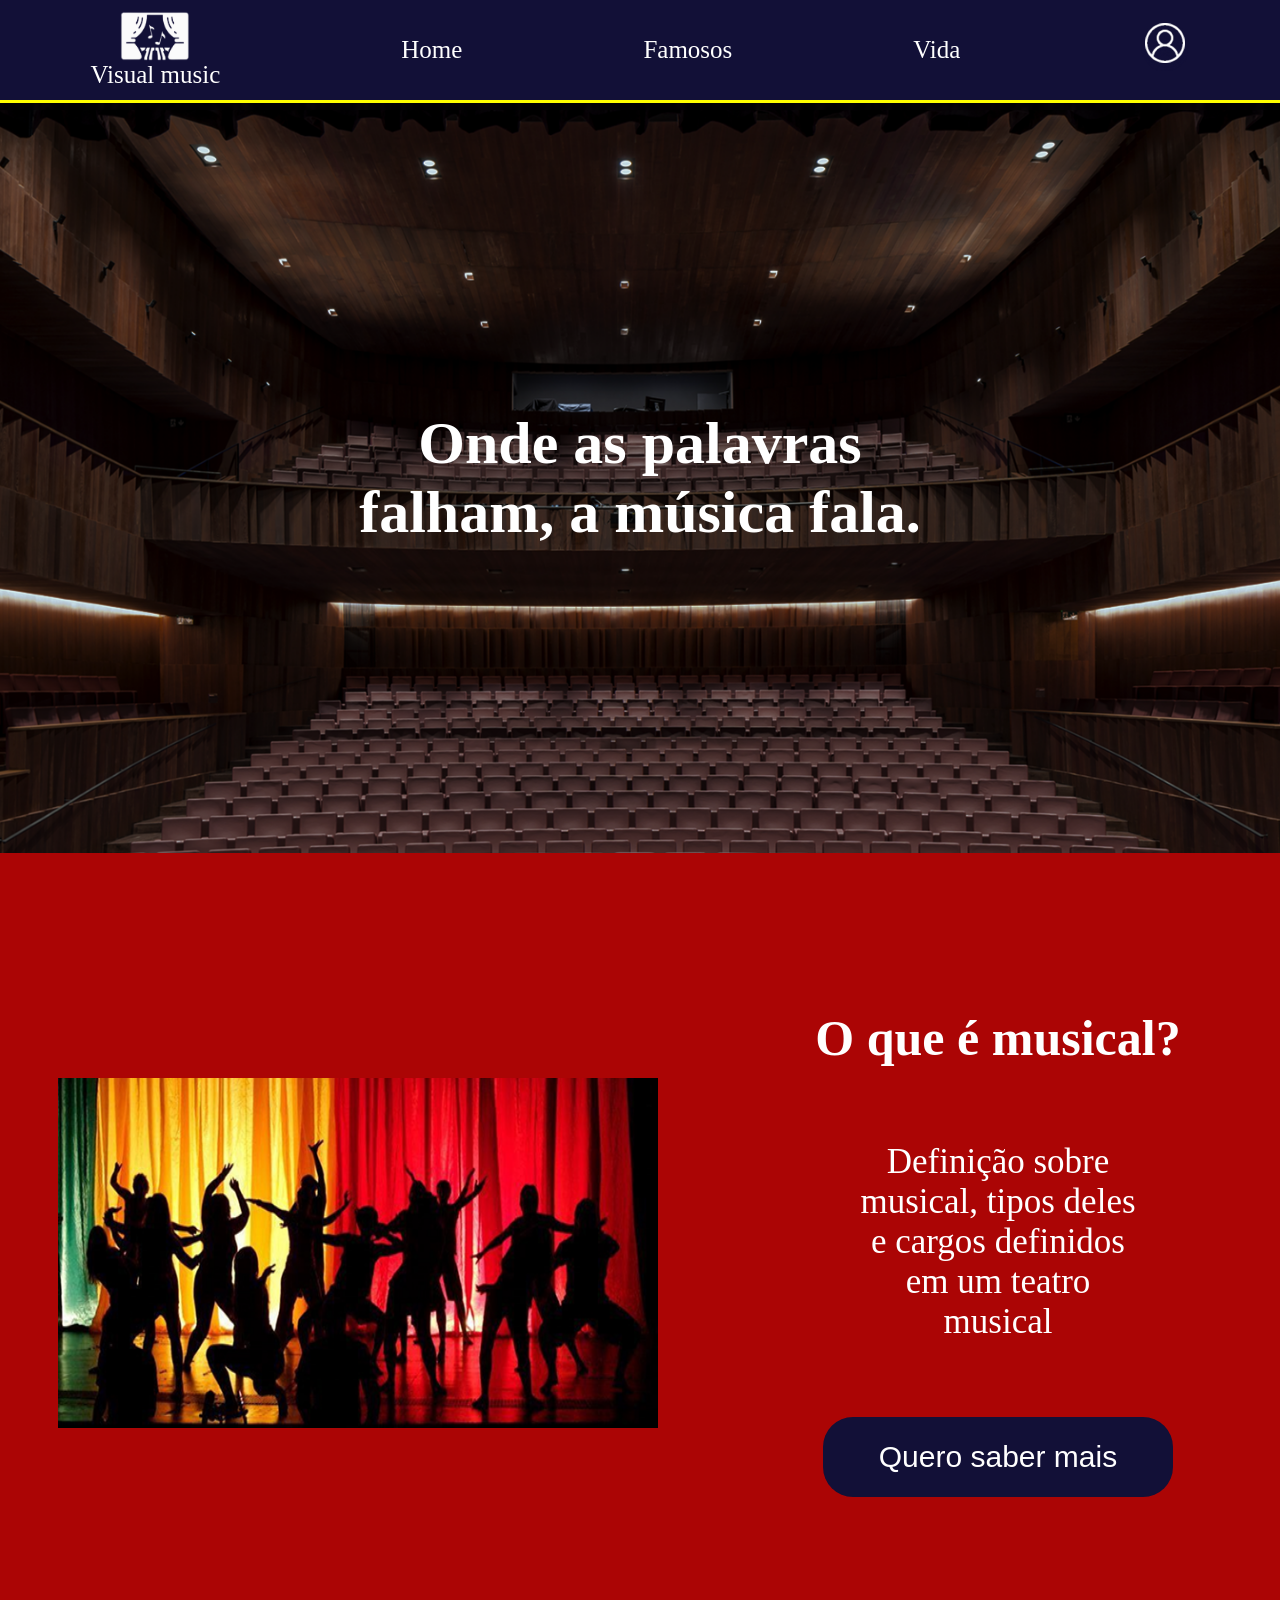
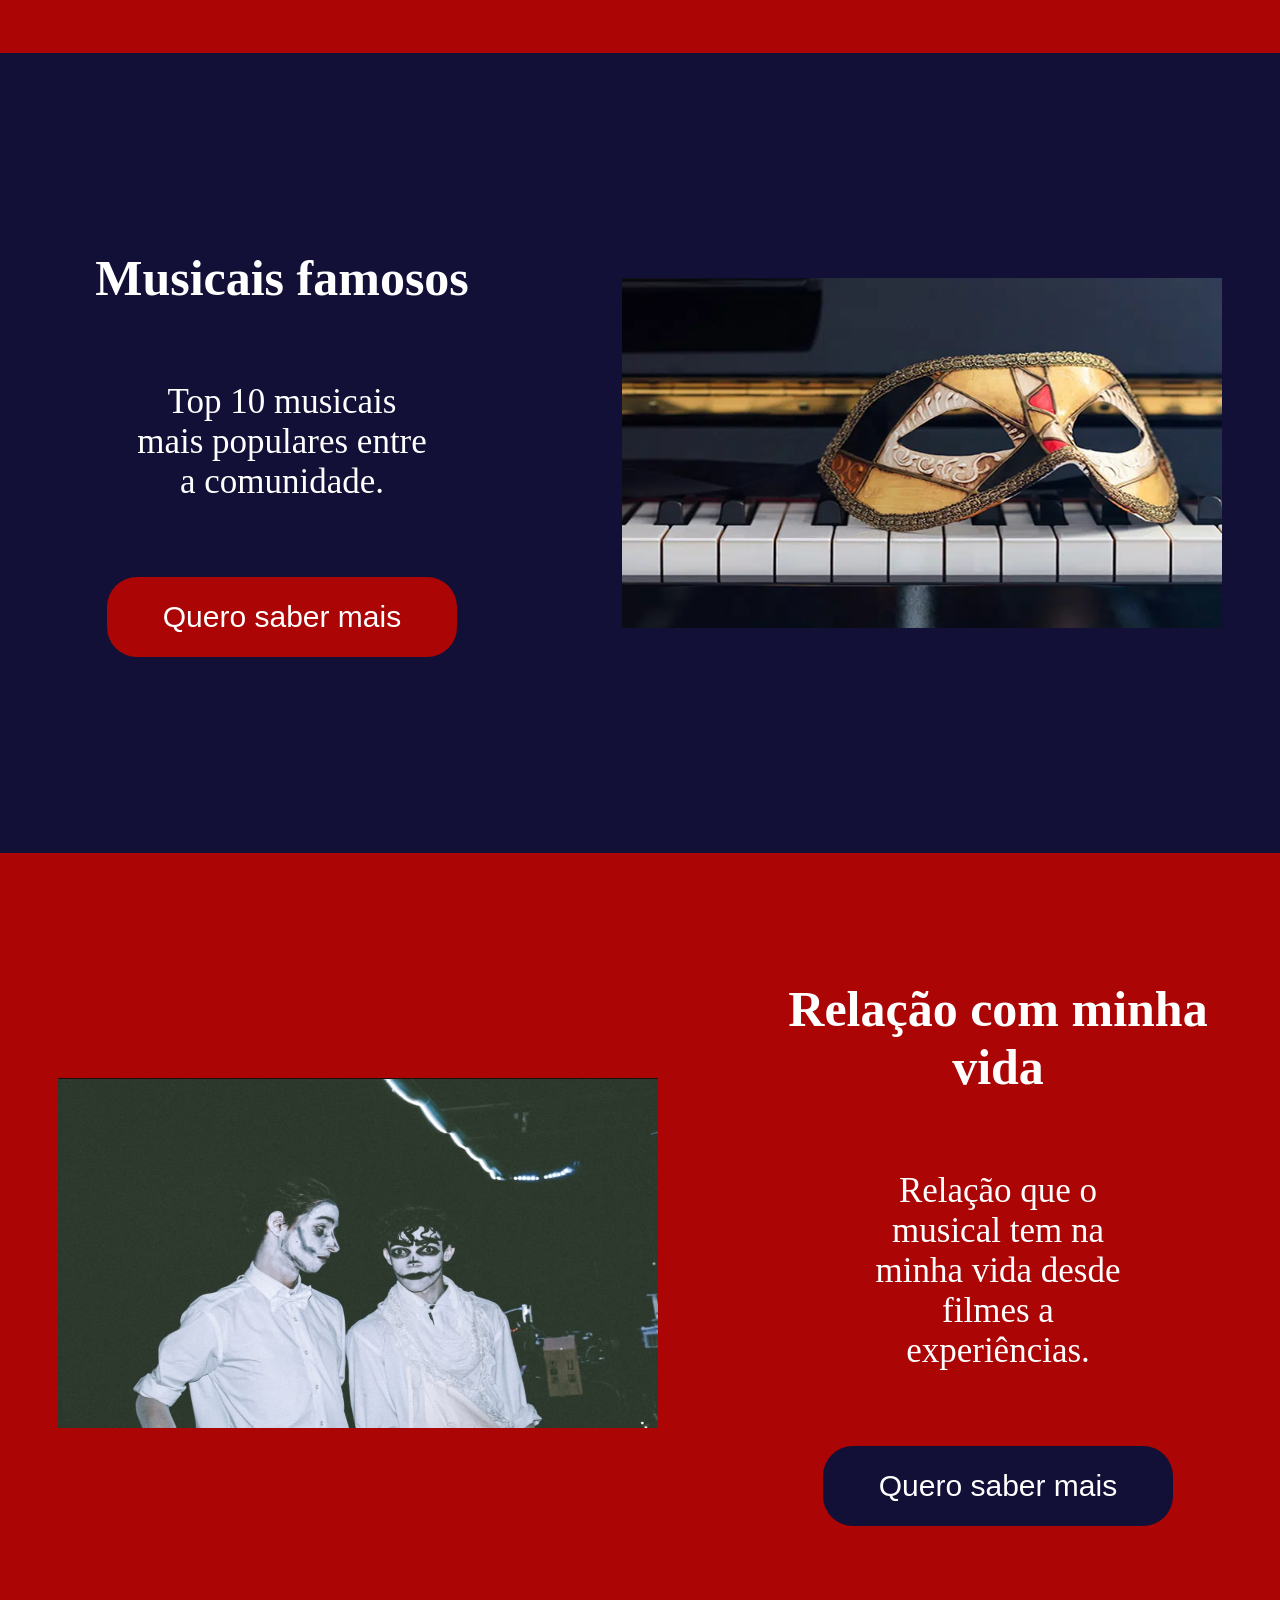
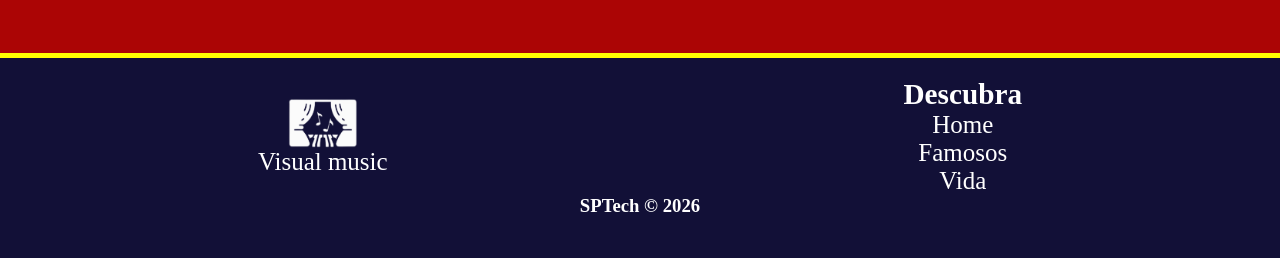
==== public/public/index.html @ 23f02494 "implementando web-data-viz" ====
<!DOCTYPE html>
<html lang="en">

<head>
    <meta charset="UTF-8">
    <meta name="viewport" content="width=device-width, initial-scale=1.0">
    <title>Document</title>
    <link rel="stylesheet" href="./css/style.css">
</head>

<body>
    <header>
        <div class="logo">
            <img src="./assets/logo.png">
            <p>Visual music</p>
        </div>
        <p><a href="index.html">Home</a></p>
        <p><a href="">Famosos</a></p>
        <p><a href="">Vida</a></p>
        <a href="cadastroUsuario.html"><img src="./assets/user.png" class="user"></a>
    </header>
    <div class="inicio">
        <div class="frase">
            <h1>Onde as palavras falham, a música fala.</h1>
        </div>

    </div>
    <div class="container-red">
        <img class="imagem" src="./assets/sombra-teatro.png">
        <div class="box">
            <h1>O que é musical?</h1>
            <p>Definição sobre musical, tipos deles e cargos definidos em um teatro musical</p>
            <button>Quero saber mais</button>
        </div>

    </div>
    <div class="container-blue">
        <div class="box">
            <h1>Musicais famosos</h1>
            <p>Top 10 musicais mais populares entre a comunidade.</p>
            <button>Quero saber mais</button>
        </div>
        <img class="imagem" src="./assets/mascara.png">
    </div>
    <div class="container-red">
        <img class="imagem" src="./assets/backstage.jpeg">
        <div class="box">
            <h1>Relação com minha vida</h1>
            <p>Relação que o musical tem na minha vida desde filmes a experiências.</p>
            <button>Quero saber mais</button>
        </div>

    </div>
    <footer>
        <div class="footer">
            <div class="logo">
                <img src="./assets/logo.png">
                <p>Visual music</p>
            </div>
            <div class="indicie">
                <h3>Descubra</h3>
                <p><a href="index.html">Home</a></p>
                <p><a href="">Famosos</a></p>
                <p><a href="">Vida</a></p>
            </div>
        </div>
        <div>
            <h3>SPTech © 2026</h3>
        </div>

    </footer>
</body>

</html>
---- public/public/css/style.css ----
/* tags universais */
*{
    margin:0;    
}
body{
    background-color: #121037;
}
/* header */
header{
    font-size: 25px;
    height: 100px;
    background-color:#121037;
    color: white;
    display: flex;
    align-items: center;
    justify-content: space-around;
    border-bottom: solid 3px yellow;
}
.logo{
    display: flex;
    flex-direction: column;
    align-items: center;
    justify-content: center;
}
.logo img{
    height: 50px;
    width: 70px;
}
/* fim header */

/* footer */
footer{
    background-color: #121037;
    border-top:solid 5px yellow;
    height: 200px;
    display: flex;
    color:white;
    flex-direction: column;
    text-align: center;
}
.footer{
    margin-top: 20px;
    font-size: 25px;
    display: flex;
    justify-content: space-around;
    color:white;
    flex-direction: row;
    align-items: center;
}
.footer img{
    height: 50px;
    width: 70px;
}
.indicie{
    display: flex;
    flex-direction: column;
}

/*fim footer */


button{
    border-radius: 30px;
    color:white;
    font-size: 30px;
    height: 80px;
    width: 350px;
    border:none;
}

a{
    text-decoration: none;
    color:white;

}

/* fim tags universais */


/* home page */
.inicio{
    font-size:30px;
    background-image: url(../assets/background.png);
    background-repeat: no-repeat;
    color: white;
    background-size: cover;
    height: 750px;
    display: flex;
    flex-direction: column;
    align-items: center;
    justify-content: center;
}

.frase{
    width: 600px;
    text-align: center;
}


.container-red{
    color:white;
    display: flex;
    flex-direction: row;
    background-color: #AB0505;
    justify-content: space-around;
    height: 800px;
    align-items: center;
}

.container-red button{
    background-color: #121037;
}

.box{
    width: 35%;
    color: white;
    display: flex;
    flex-direction: column;
    align-items: center;
    justify-content: center;
    text-align: center;
}

.box p{
    font-size: 35px;
    margin: 75px;
}
.box h1{
    font-size: 50px;
}


.container-blue{
    color:white;
    display: flex;
    flex-direction: row;
    background-color: #121037;
    justify-content: space-around;
    height: 800px;
    align-items: center;
}

.container-blue button{
    background-color: #AB0505;
}

.imagem{
    height: 350px;
    width: 600px;
}

/*fim home page */

/*inicio cadastroUsuario */
.conteudo{
    height: 800px;
    background-image: url('../assets/IMG-6479.jpg');
    background-size: cover;
    display: flex;
    justify-content: center;
    align-items: center;
}
.formulario{
    background-color: #AB0505;
    height: 550px;
    width: 500px;
    border-radius: 15px;
    margin: 30px;
    display: flex;
    align-items: center;
    justify-content: center;
    flex-direction: column;
    gap: 20px;
}
.formulario input{
    background-color:white;
    border-radius: 10px;
    width: 300px;
    height: 35px;
    border:none;

}
.formulario p{
    color: white;
    font-size: 25px;

}
.formulario button{
    background-color: #121037;
    color: white;
    width: 150px;
    height: 50px;
    font-size: 20px;
    border-radius: 20px;

}

.formulario h1{
    color: white;
    font-size: 40px;

}
/*fim cadastroUsuario */
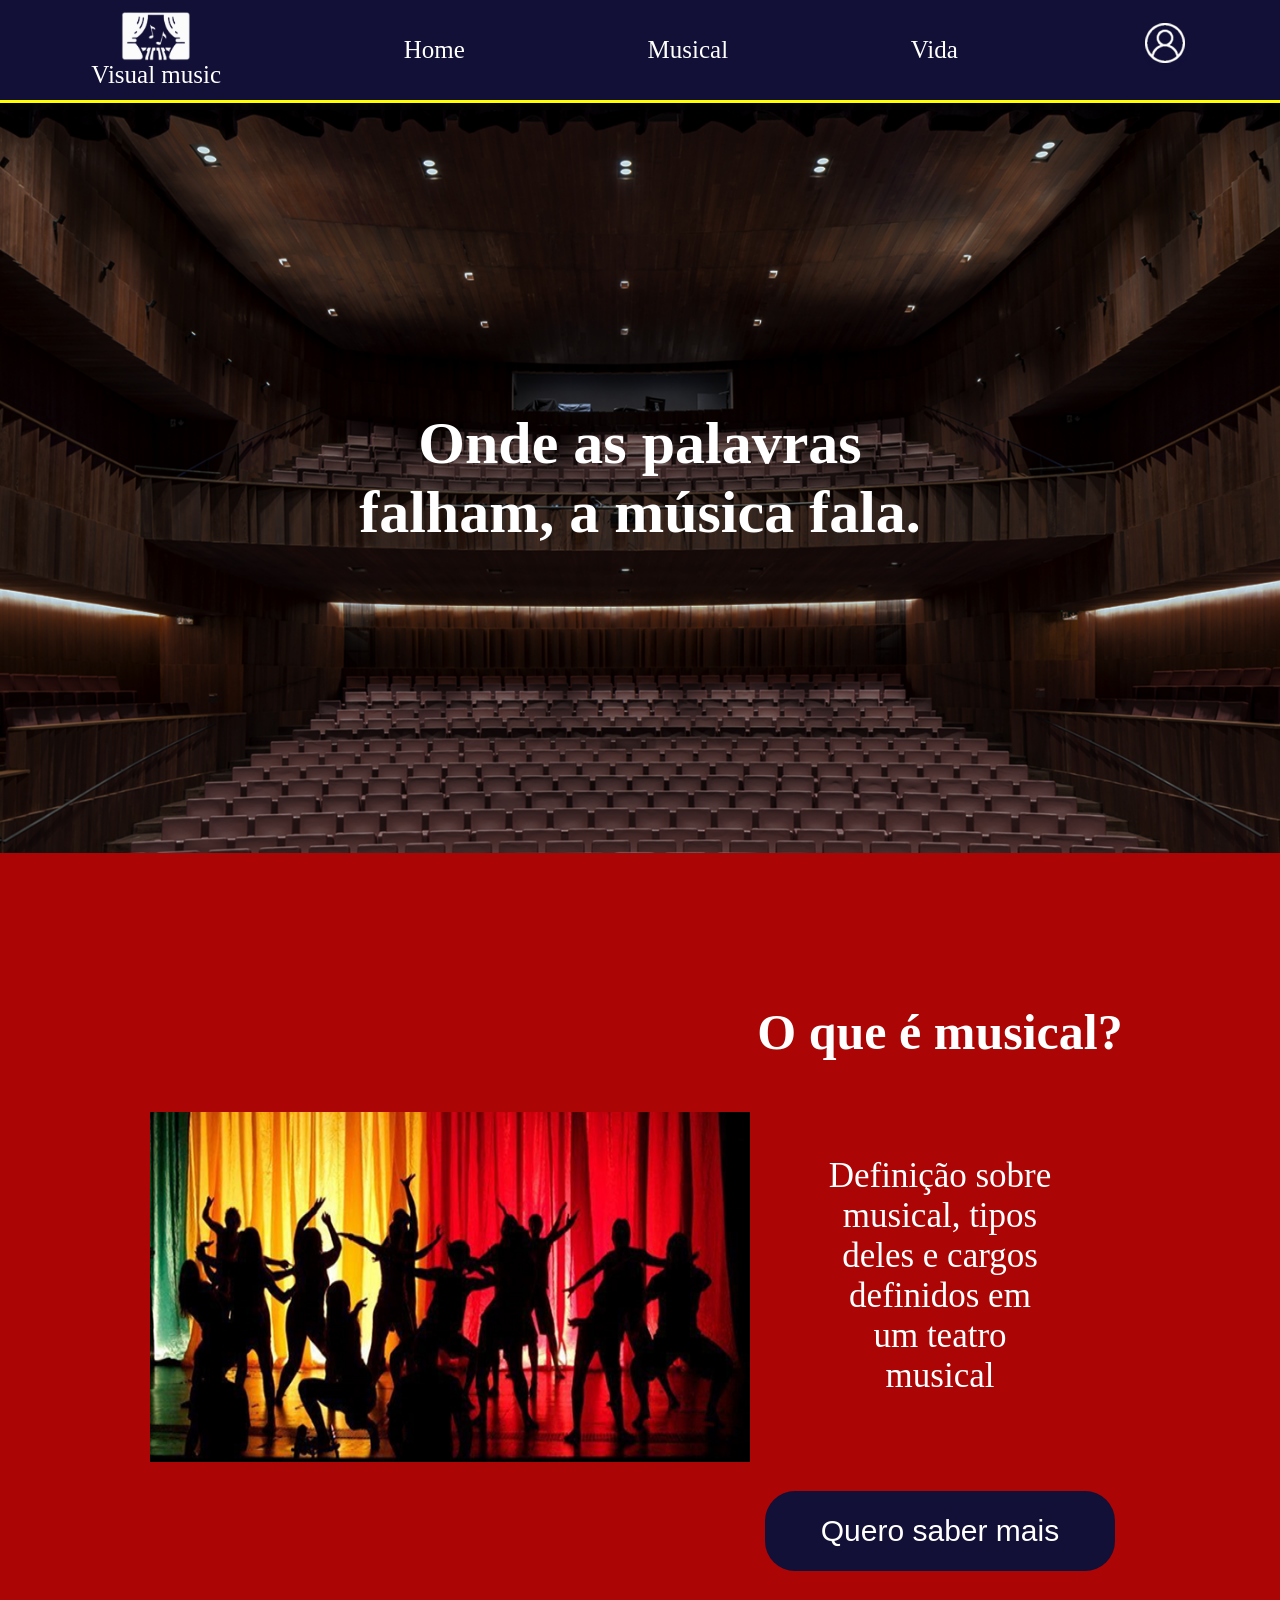
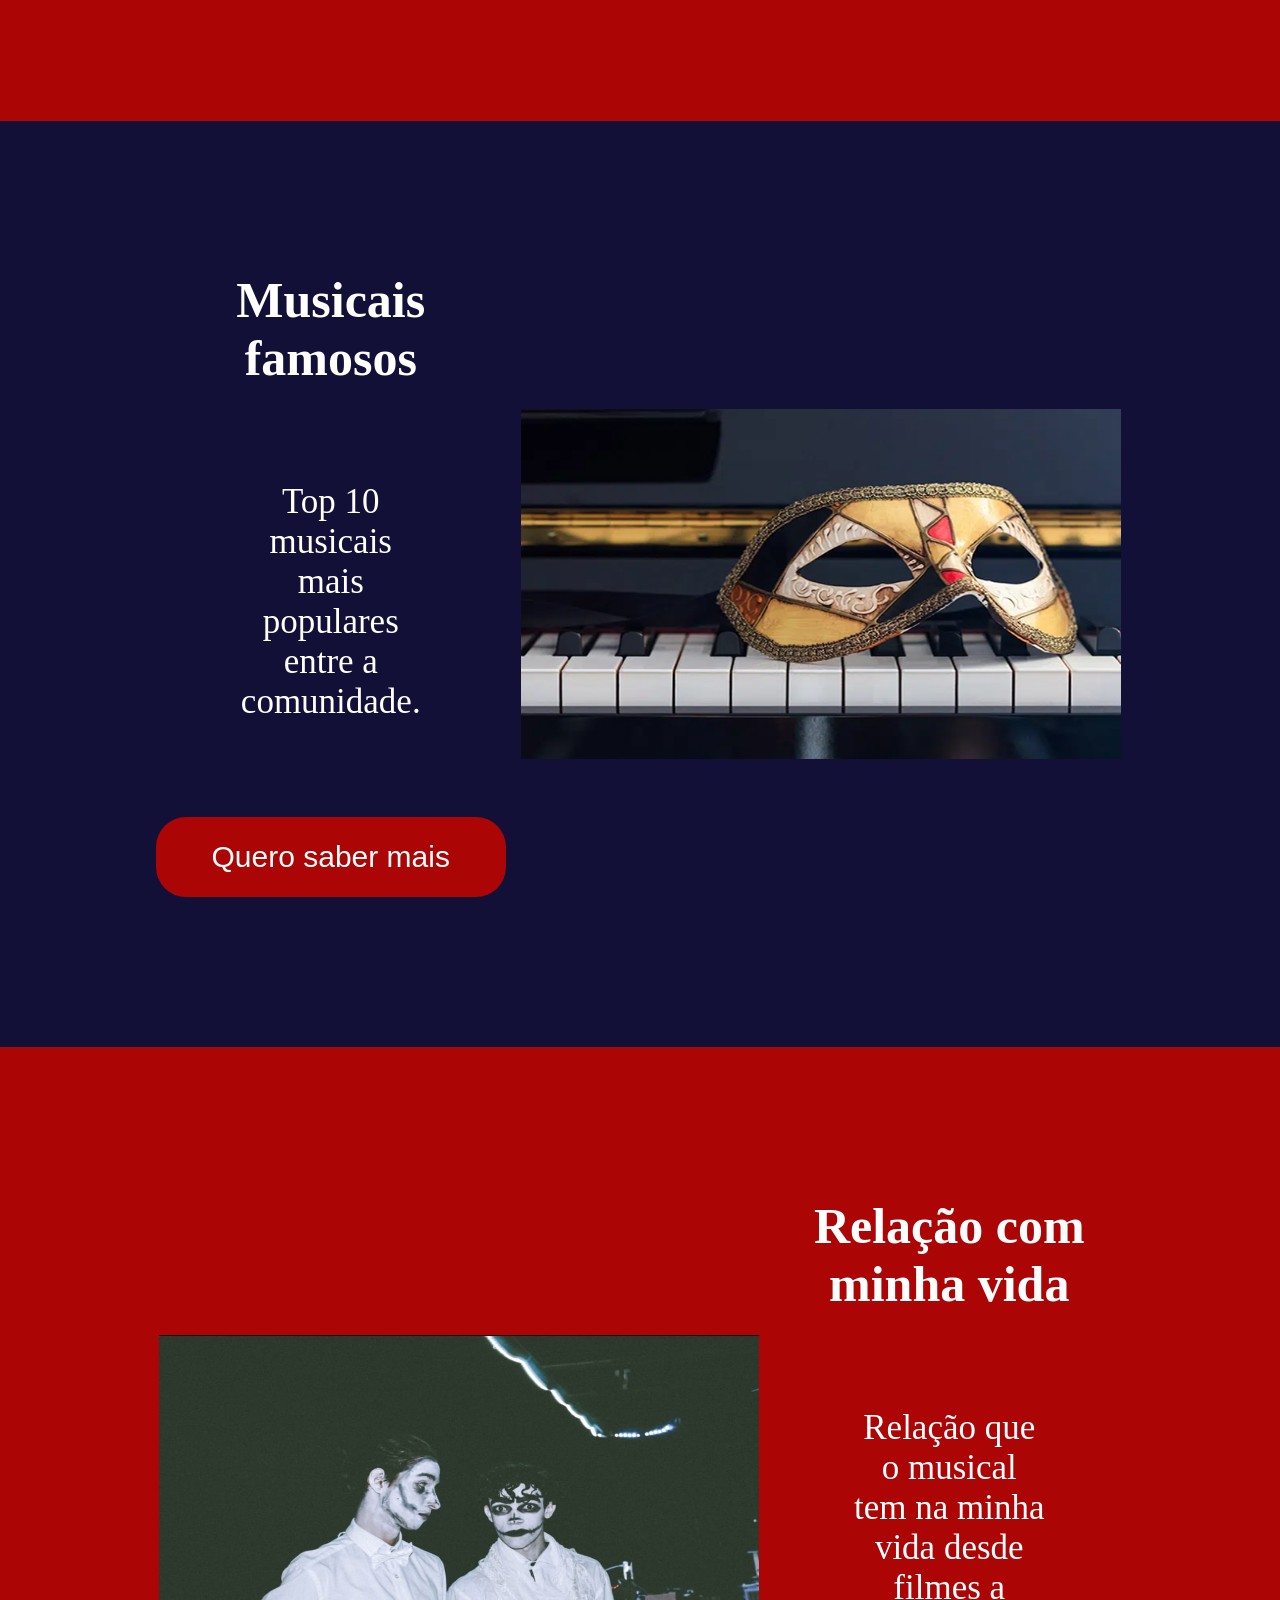
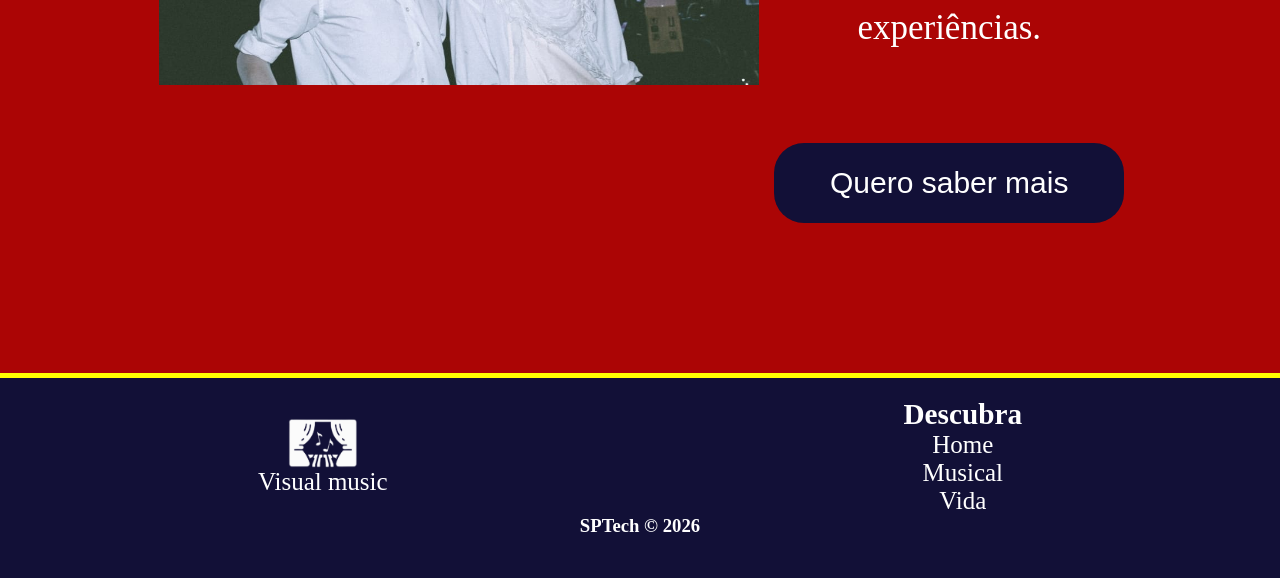
==== commit 20cc861f: "ajuste login e começo outras páginas" ====
--- a/public/public/index.html
+++ b/public/public/index.html
@@ -15,9 +15,9 @@
             <p>Visual music</p>
         </div>
         <p><a href="index.html">Home</a></p>
-        <p><a href="">Famosos</a></p>
-        <p><a href="">Vida</a></p>
-        <a href="cadastroUsuario.html"><img src="./assets/user.png" class="user"></a>
+       <p><a href="musical.html">Musical</a></p>
+        <p><a href="vida.html">Vida</a></p>
+        <a href="loginn.html"><img src="./assets/user.png" class="user"></a>
     </header>
     <div class="inicio">
         <div class="frase">
@@ -25,7 +25,7 @@
         </div>
 
     </div>
-    <div class="container-red">
+    <div class="container-red padding-home">
         <img class="imagem" src="./assets/sombra-teatro.png">
         <div class="box">
             <h1>O que é musical?</h1>
@@ -34,17 +34,17 @@
         </div>
 
     </div>
-    <div class="container-blue">
-        <div class="box">
+    <div class="container-blue padding-home">
+        <div class="box width-home">
             <h1>Musicais famosos</h1>
             <p>Top 10 musicais mais populares entre a comunidade.</p>
             <button>Quero saber mais</button>
         </div>
         <img class="imagem" src="./assets/mascara.png">
     </div>
-    <div class="container-red">
+    <div class="container-red padding-home">
         <img class="imagem" src="./assets/backstage.jpeg">
-        <div class="box">
+        <div class="box width-home">
             <h1>Relação com minha vida</h1>
             <p>Relação que o musical tem na minha vida desde filmes a experiências.</p>
             <button>Quero saber mais</button>
@@ -60,8 +60,8 @@
             <div class="indicie">
                 <h3>Descubra</h3>
                 <p><a href="index.html">Home</a></p>
-                <p><a href="">Famosos</a></p>
-                <p><a href="">Vida</a></p>
+                <p><a href="musical.html">Musical</a></p>
+                <p><a href="vida.html">Vida</a></p>
             </div>
         </div>
         <div>
--- a/public/public/css/style.css
+++ b/public/public/css/style.css
@@ -103,8 +103,22 @@
     flex-direction: row;
     background-color: #AB0505;
     justify-content: space-around;
-    height: 800px;
-    align-items: center;
+    align-items: center;
+}
+.padding-home{
+    padding: 150px;
+}
+
+.width-home{
+    width: 35%;
+}
+
+.padding-vida{
+    padding: 50px;
+}
+
+.width-vida{
+    width: 50%;
 }
 
 .container-red button{
@@ -112,13 +126,17 @@
 }
 
 .box{
-    width: 35%;
     color: white;
     display: flex;
     flex-direction: column;
     align-items: center;
     justify-content: center;
     text-align: center;
+    gap: 20px;
+}
+
+.box h2{
+    text-align:justify;
 }
 
 .box p{
@@ -136,7 +154,6 @@
     flex-direction: row;
     background-color: #121037;
     justify-content: space-around;
-    height: 800px;
     align-items: center;
 }
 
@@ -162,7 +179,7 @@
 }
 .formulario{
     background-color: #AB0505;
-    height: 550px;
+    max-height: 550px;
     width: 500px;
     border-radius: 15px;
     margin: 30px;
@@ -171,6 +188,7 @@
     justify-content: center;
     flex-direction: column;
     gap: 20px;
+    padding: 30px;
 }
 .formulario input{
     background-color:white;
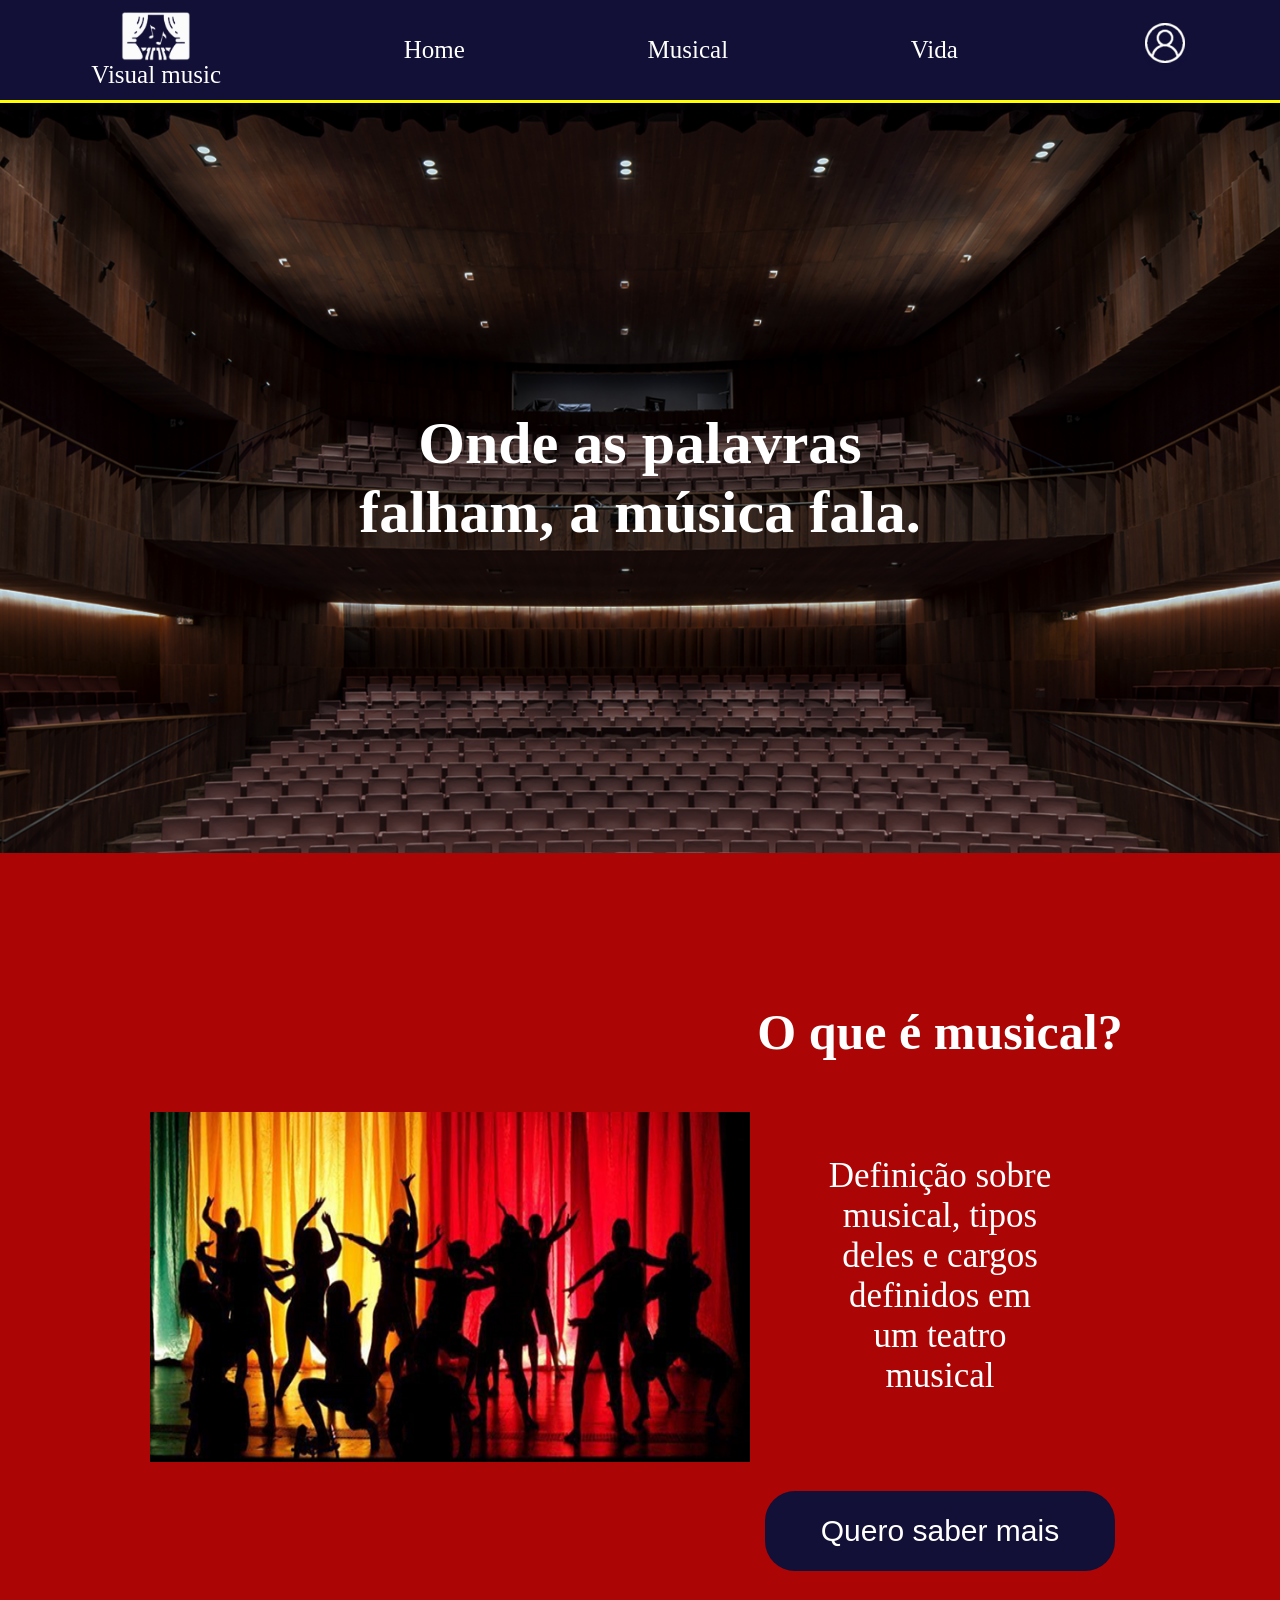
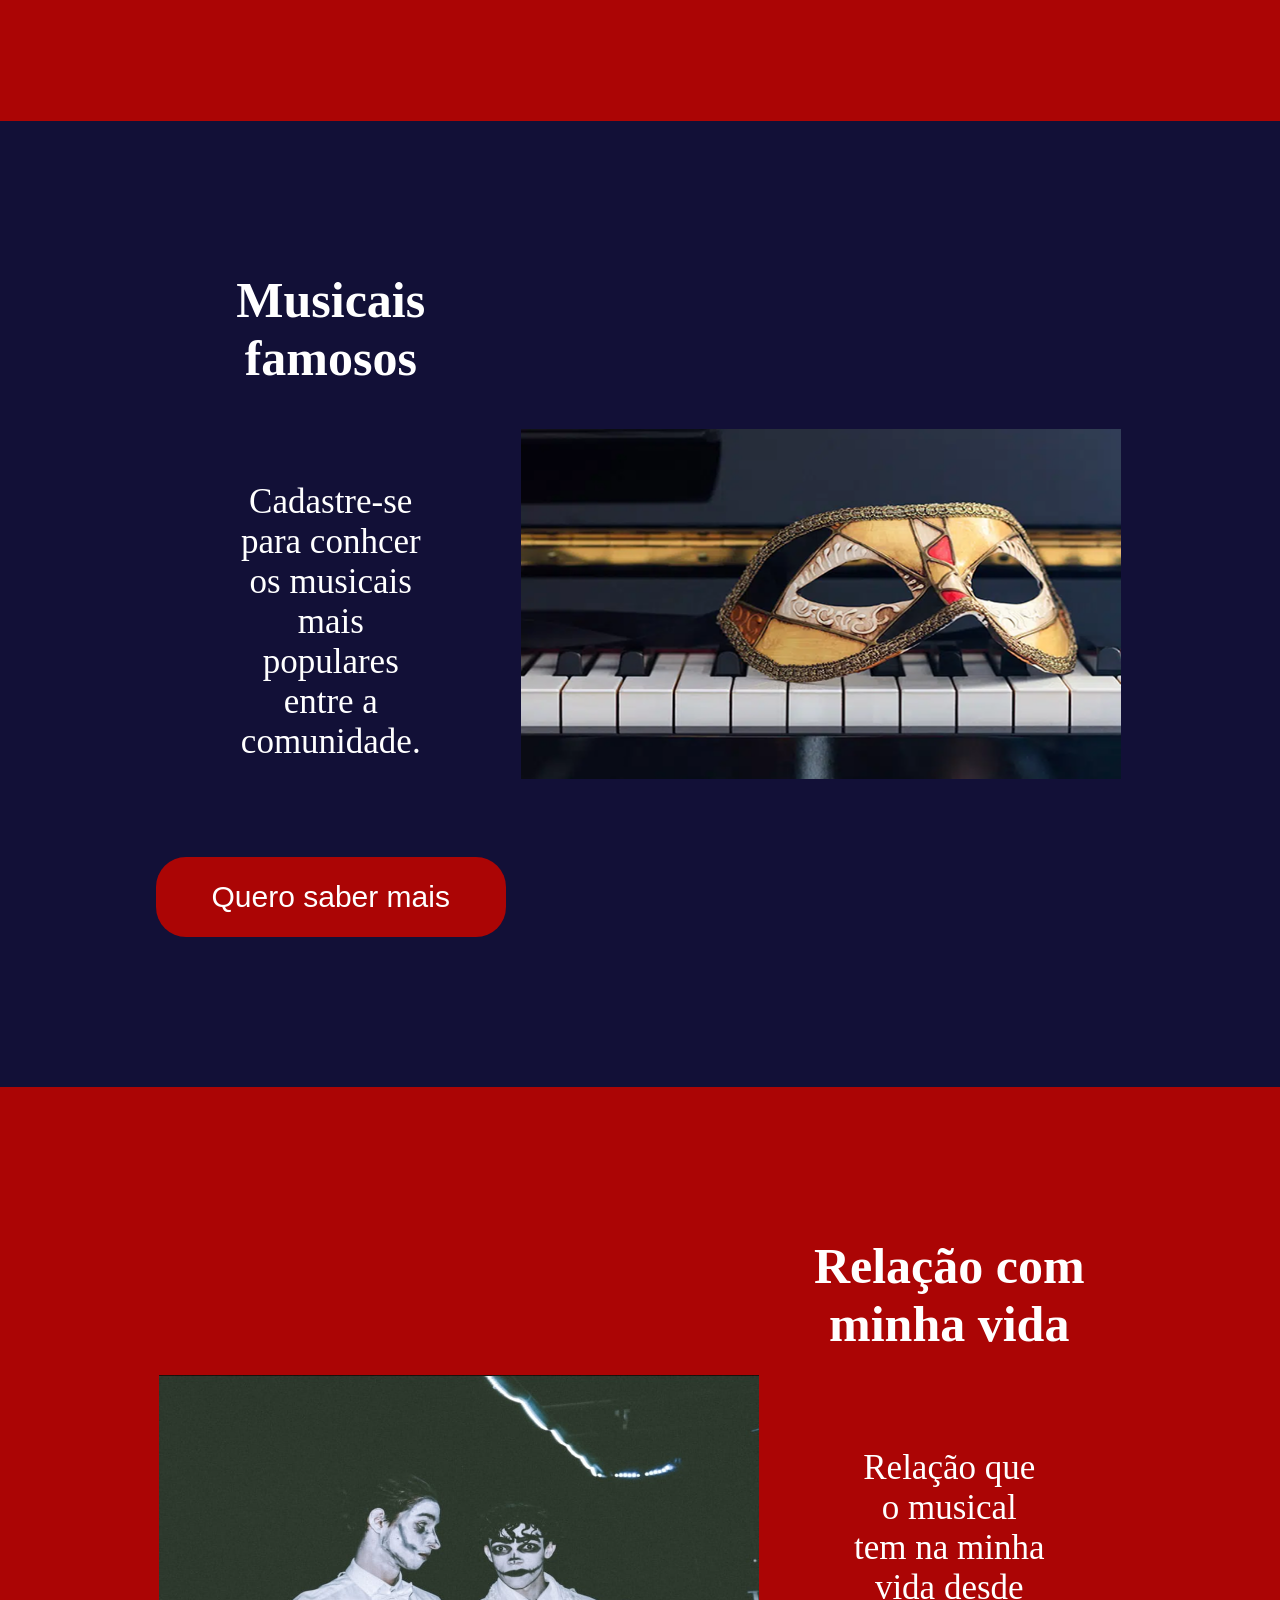
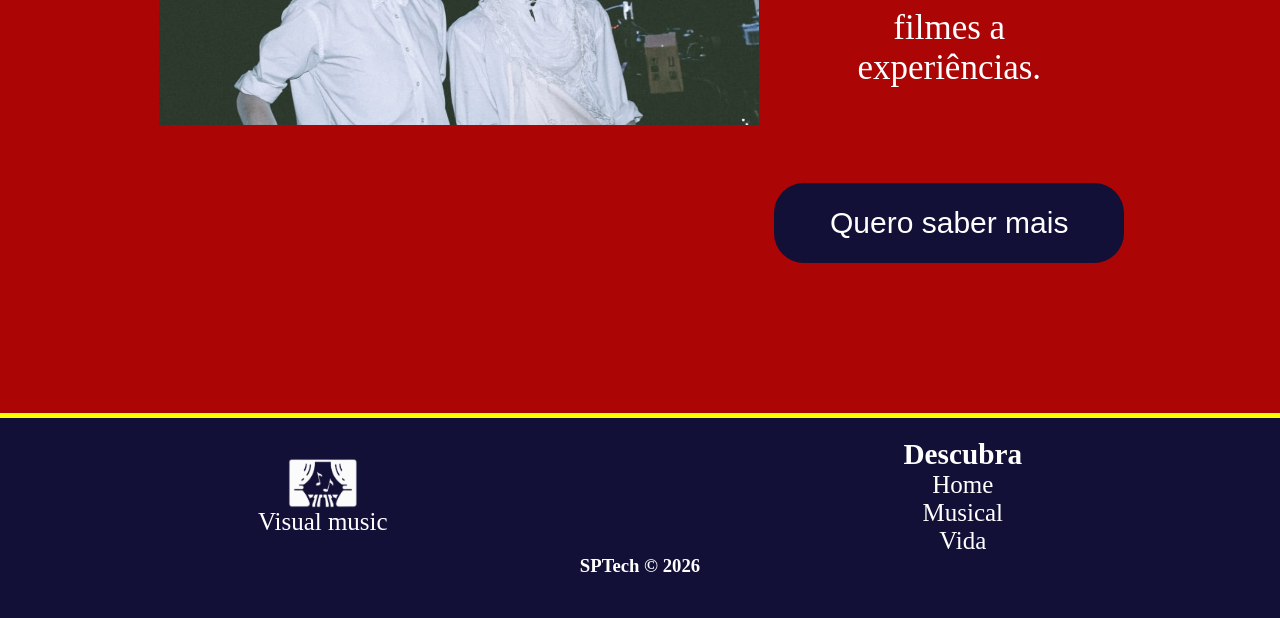
==== commit 72d889f2: "adicionando telas pós login" ====
--- a/public/public/index.html
+++ b/public/public/index.html
@@ -30,15 +30,15 @@
         <div class="box">
             <h1>O que é musical?</h1>
             <p>Definição sobre musical, tipos deles e cargos definidos em um teatro musical</p>
-            <button>Quero saber mais</button>
+            <a href="musical.html"><button>Quero saber mais</button></a>
         </div>
 
     </div>
     <div class="container-blue padding-home">
         <div class="box width-home">
             <h1>Musicais famosos</h1>
-            <p>Top 10 musicais mais populares entre a comunidade.</p>
-            <button>Quero saber mais</button>
+            <p>Cadastre-se para conhcer os musicais mais populares entre a comunidade.</p>
+            <a href="cadastroUsuario.html"><button>Quero saber mais</button></a>
         </div>
         <img class="imagem" src="./assets/mascara.png">
     </div>
@@ -47,7 +47,7 @@
         <div class="box width-home">
             <h1>Relação com minha vida</h1>
             <p>Relação que o musical tem na minha vida desde filmes a experiências.</p>
-            <button>Quero saber mais</button>
+            <a href="vida.html"><button>Quero saber mais</button></a>
         </div>
 
     </div>
--- a/public/public/css/style.css
+++ b/public/public/css/style.css
@@ -218,4 +218,110 @@
     font-size: 40px;
 
 }
-/*fim cadastroUsuario */+/*fim cadastroUsuario */
+.erro{
+    color:red;
+    background-color: white;
+    border-radius: 5px;
+    padding-left: 20px;
+    padding-right: 20px;
+    max-width: 150px;
+    justify-content: center;
+    display: flex;
+    margin-top: 10px;
+}
+.sidebar{
+    top: 0;
+    left: 0;
+    height: 100%;
+    width: 25%;
+    position: fixed;
+    background-color:#121037;
+    display: flex;
+    justify-content: center;
+    align-items: center;
+    gap:30px;
+}
+
+.conteudoFamosos{
+    background-color: #AB0505;
+    margin-left: 25%;
+    width: 75%;
+    height: 100%;
+    color:white;
+    display: flex;
+    justify-content: center;
+    flex-direction: column;
+    gap:50px;
+    padding-bottom: 30px;
+}
+
+.rotas{
+    color: white;
+    gap:70px;
+    display: flex;
+    flex-direction: column;
+    align-items: center;
+    justify-content: center;
+}
+
+.rotas .logo{
+    font-size: 25px;
+}
+
+.rotas .logo img{
+    width: 120px;
+    height: 80px;
+}
+
+.buttons{
+    gap:30px;
+    display: flex;
+    flex-direction: column;
+}
+.buttons button{
+    font-size: 20px;
+    width: 150px;
+    height: 50px;
+    background-color: #AB0505;
+    border-radius: 10px;
+}
+
+
+
+.titulos{
+    margin-top: 50px;
+    display: flex;
+    align-items: center;
+    justify-content: center;
+    gap:30px;
+    flex-direction: column;
+}
+
+.boxes{
+    display: flex;
+    justify-content: space-around;
+}
+
+.musicais{
+    display: flex;
+    align-items: center;
+    justify-content: center;
+    flex-direction: column;
+}
+
+.musicais img{
+    border-radius: 15px;
+    width: 300px;
+    height: 200px;
+}
+
+.forms{
+    display: flex;
+    justify-content: center;
+    align-items: center;  
+}
+
+.linha{
+    display:flex;
+}
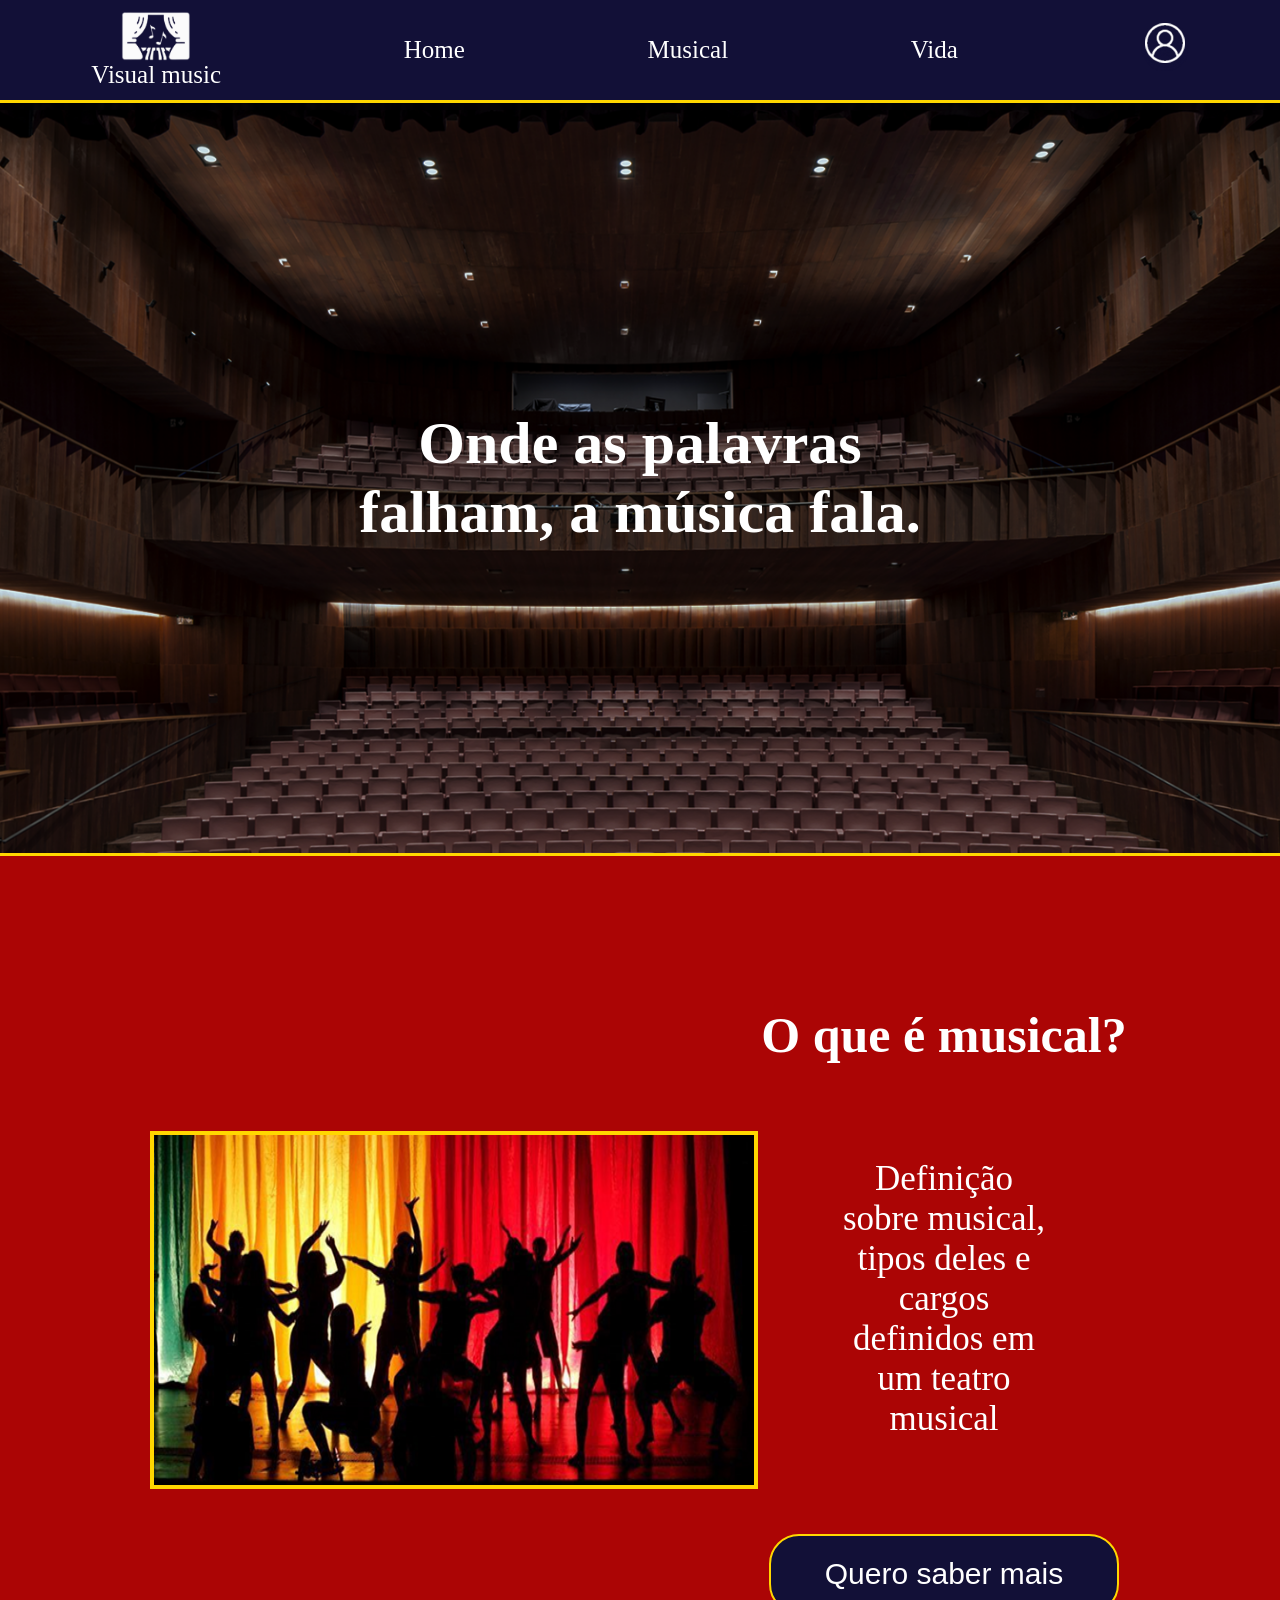
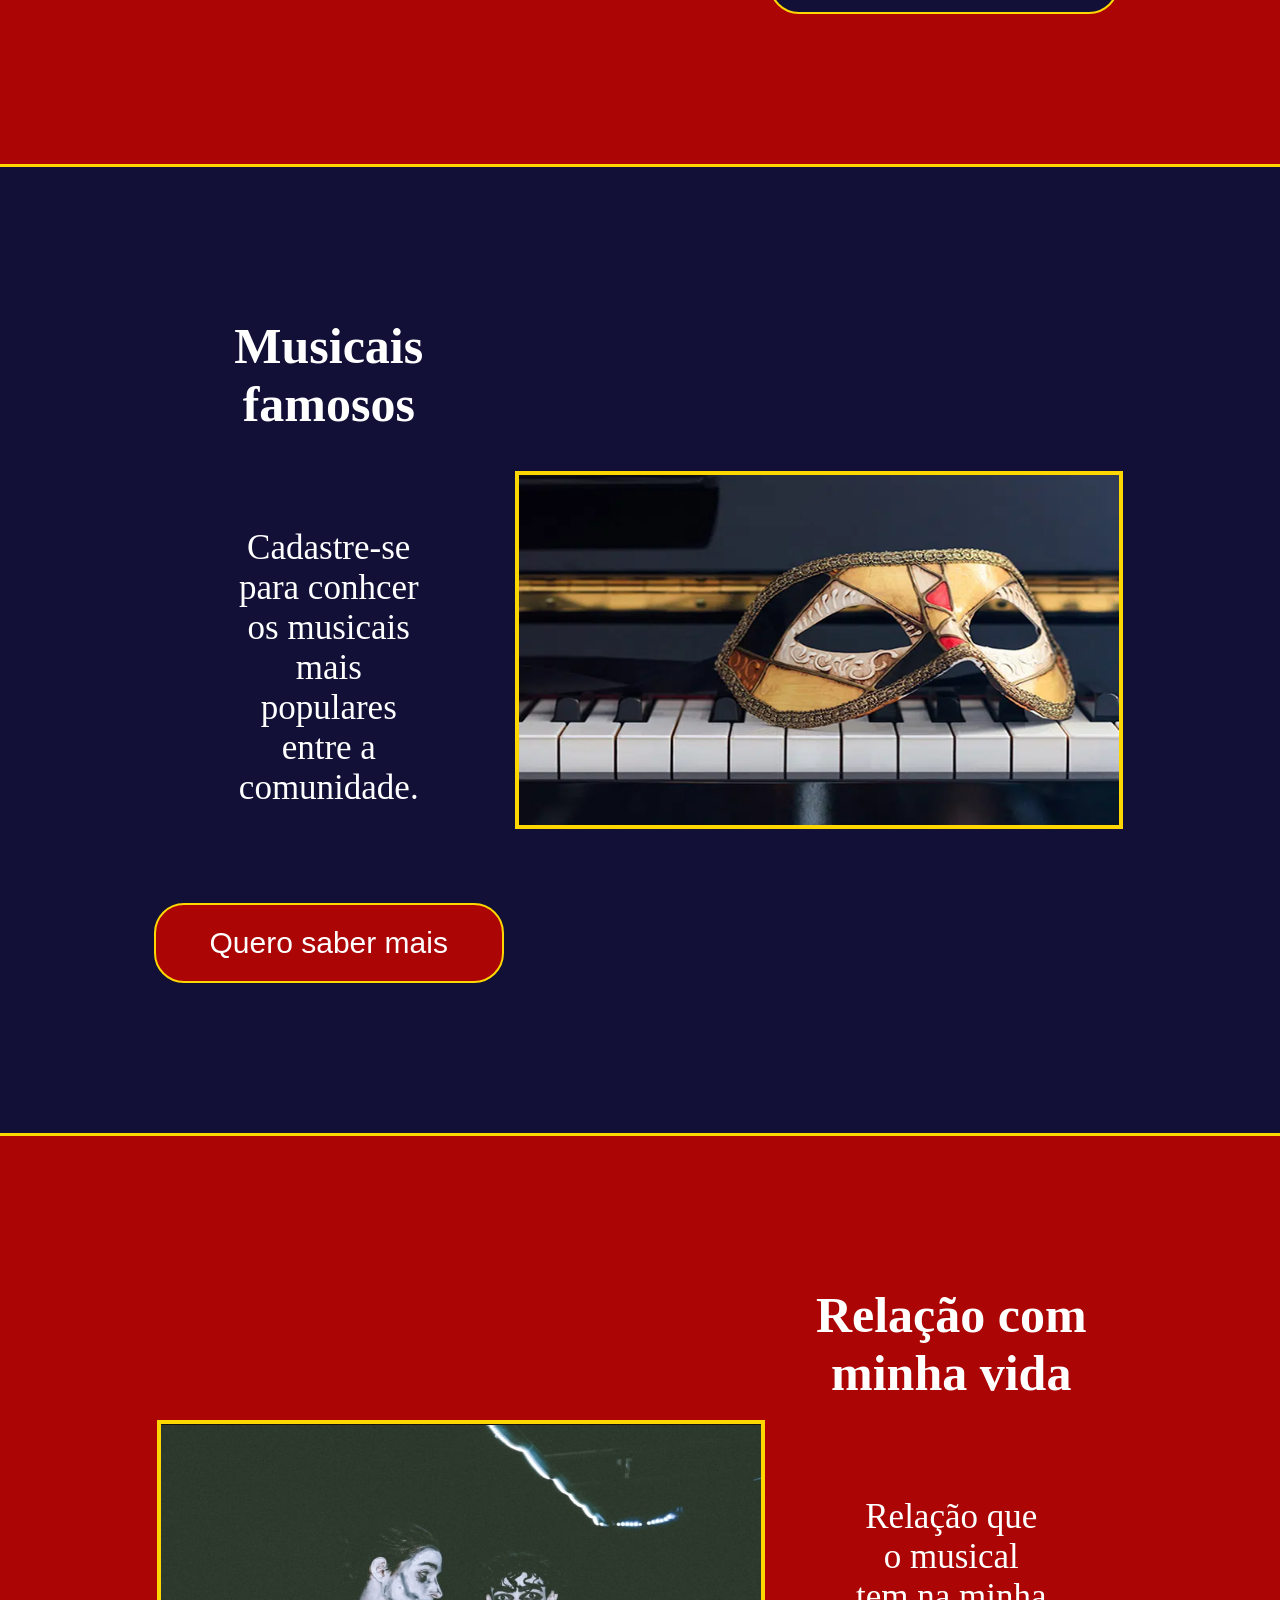
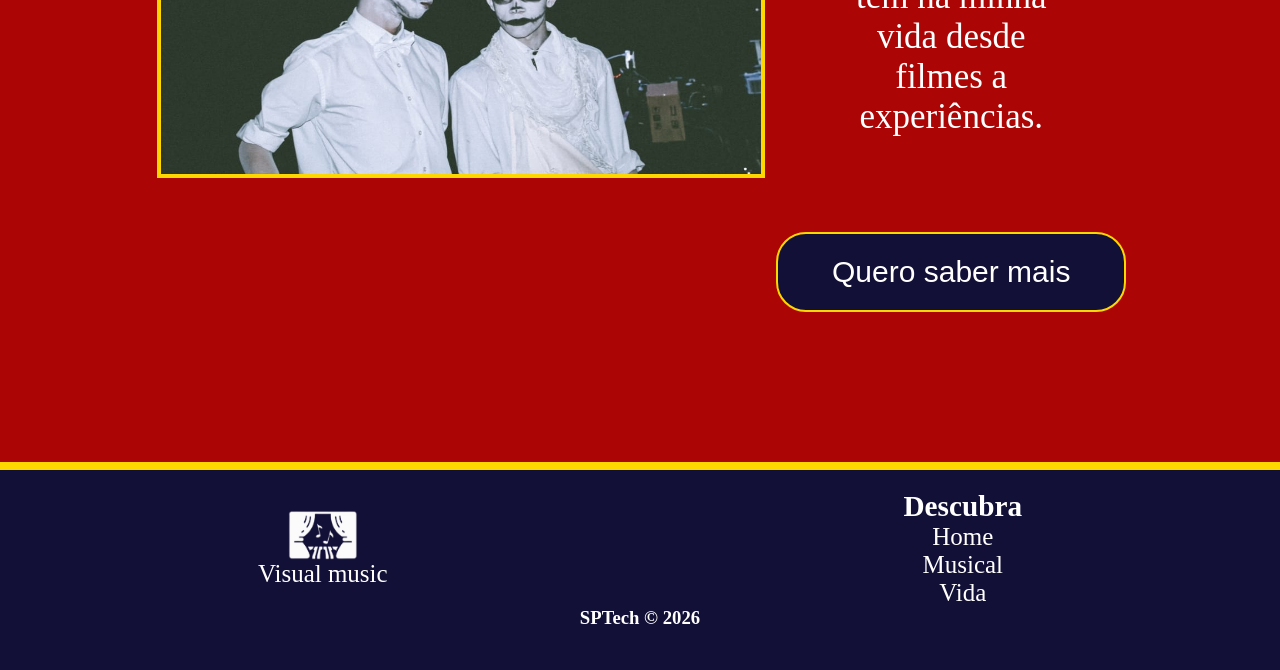
==== commit 2df6aeb7: "Ajustes frontend" ====
--- a/public/public/index.html
+++ b/public/public/index.html
@@ -14,9 +14,9 @@
             <img src="./assets/logo.png">
             <p>Visual music</p>
         </div>
-        <p><a href="index.html">Home</a></p>
-       <p><a href="musical.html">Musical</a></p>
-        <p><a href="vida.html">Vida</a></p>
+        <a href="index.html">Home</a>
+       <a href="musical.html">Musical</a>
+        <a href="vida.html">Vida</a>
         <a href="loginn.html"><img src="./assets/user.png" class="user"></a>
     </header>
     <div class="inicio">
@@ -59,9 +59,9 @@
             </div>
             <div class="indicie">
                 <h3>Descubra</h3>
-                <p><a href="index.html">Home</a></p>
-                <p><a href="musical.html">Musical</a></p>
-                <p><a href="vida.html">Vida</a></p>
+                <a href="index.html">Home</a>
+                <a href="musical.html">Musical</a>
+                <a href="vida.html">Vida</a>
             </div>
         </div>
         <div>
--- a/public/public/css/style.css
+++ b/public/public/css/style.css
@@ -14,7 +14,7 @@
     display: flex;
     align-items: center;
     justify-content: space-around;
-    border-bottom: solid 3px yellow;
+    border-bottom: solid 3px gold;
 }
 .logo{
     display: flex;
@@ -31,7 +31,7 @@
 /* footer */
 footer{
     background-color: #121037;
-    border-top:solid 5px yellow;
+    border-top:solid 5px gold;
     height: 200px;
     display: flex;
     color:white;
@@ -66,12 +66,37 @@
     height: 80px;
     width: 350px;
     border:none;
+    transition: 0.7s;
+    border: solid gold 2px;
+}
+button:hover{
+    transform: scale(1.1);
+}
+
+
+button:hover{
+    transform: scale(1.1);
 }
 
 a{
     text-decoration: none;
     color:white;
-
+    transition: 0.7s;
+
+}
+a:hover{
+    transform: scale(1.05);
+}
+
+header a:hover{
+    color:#ce0d0d;
+    transform: scale(1.1);
+}
+
+
+footer a:hover{
+    color:#ce0d0d;
+    transform: scale(1.1);
 }
 
 /* fim tags universais */
@@ -89,6 +114,7 @@
     flex-direction: column;
     align-items: center;
     justify-content: center;
+    border-bottom: solid 3px gold;
 }
 
 .frase{
@@ -104,6 +130,7 @@
     background-color: #AB0505;
     justify-content: space-around;
     align-items: center;
+    border-bottom: solid 3px gold;
 }
 .padding-home{
     padding: 150px;
@@ -155,6 +182,7 @@
     background-color: #121037;
     justify-content: space-around;
     align-items: center;
+    border-bottom: solid 3px gold;
 }
 
 .container-blue button{
@@ -164,6 +192,7 @@
 .imagem{
     height: 350px;
     width: 600px;
+    border: 4px solid gold;
 }
 
 /*fim home page */
@@ -241,6 +270,7 @@
     justify-content: center;
     align-items: center;
     gap:30px;
+    border-right: 2px gold solid;
 }
 
 .conteudoFamosos{
@@ -300,7 +330,11 @@
 
 .boxes{
     display: flex;
-    justify-content: space-around;
+    margin: 10px;
+    flex-wrap:wrap;
+    justify-content: center;
+    flex-direction: row;
+    gap: 30px;
 }
 
 .musicais{
@@ -320,8 +354,79 @@
     display: flex;
     justify-content: center;
     align-items: center;  
+    flex-direction: column;
 }
 
 .linha{
     display:flex;
+}
+
+.container{
+    display: flex;
+    flex-direction: column;
+    align-items: center;
+    justify-content: center;
+    gap:50px;
+}
+
+.container img{
+    width: 70%;
+    height: 30%;
+    border-radius: 25px;
+}
+.container iframe{
+    width: 800px;
+    height: 500px;
+    border-radius: 25px;
+}
+
+.kpis{
+    display: flex;
+    justify-content: space-around;
+}
+.kpi{
+    padding: 20px;
+    display: flex;
+    flex-direction: column;
+    gap: 30px;
+    background-color: #121037;
+    color: white;
+    width: 29%;
+    height: 10%;
+    border-radius: 15px;
+}
+
+.kpi h1{
+    text-align: center;
+}
+
+.info{
+    display: flex;
+    justify-content: space-between;
+}
+
+.tituloDash{
+    margin-top: 30px;
+    margin-left: 30px;
+}
+
+.conteudoDash{
+    background-color: #AB0505;
+    margin-left: 25%;
+    width: 75%;
+    height: 100%;
+    color:white;
+    display: flex;
+    justify-content: center;
+    flex-direction: column;
+    gap:15px;
+    padding-bottom: 30px;
+}
+
+.dashboard{
+    margin-left: 5px;
+    background-color: #121037;
+    border-radius: 15px;
+    width: 99%;
+    text-align: center;
 }
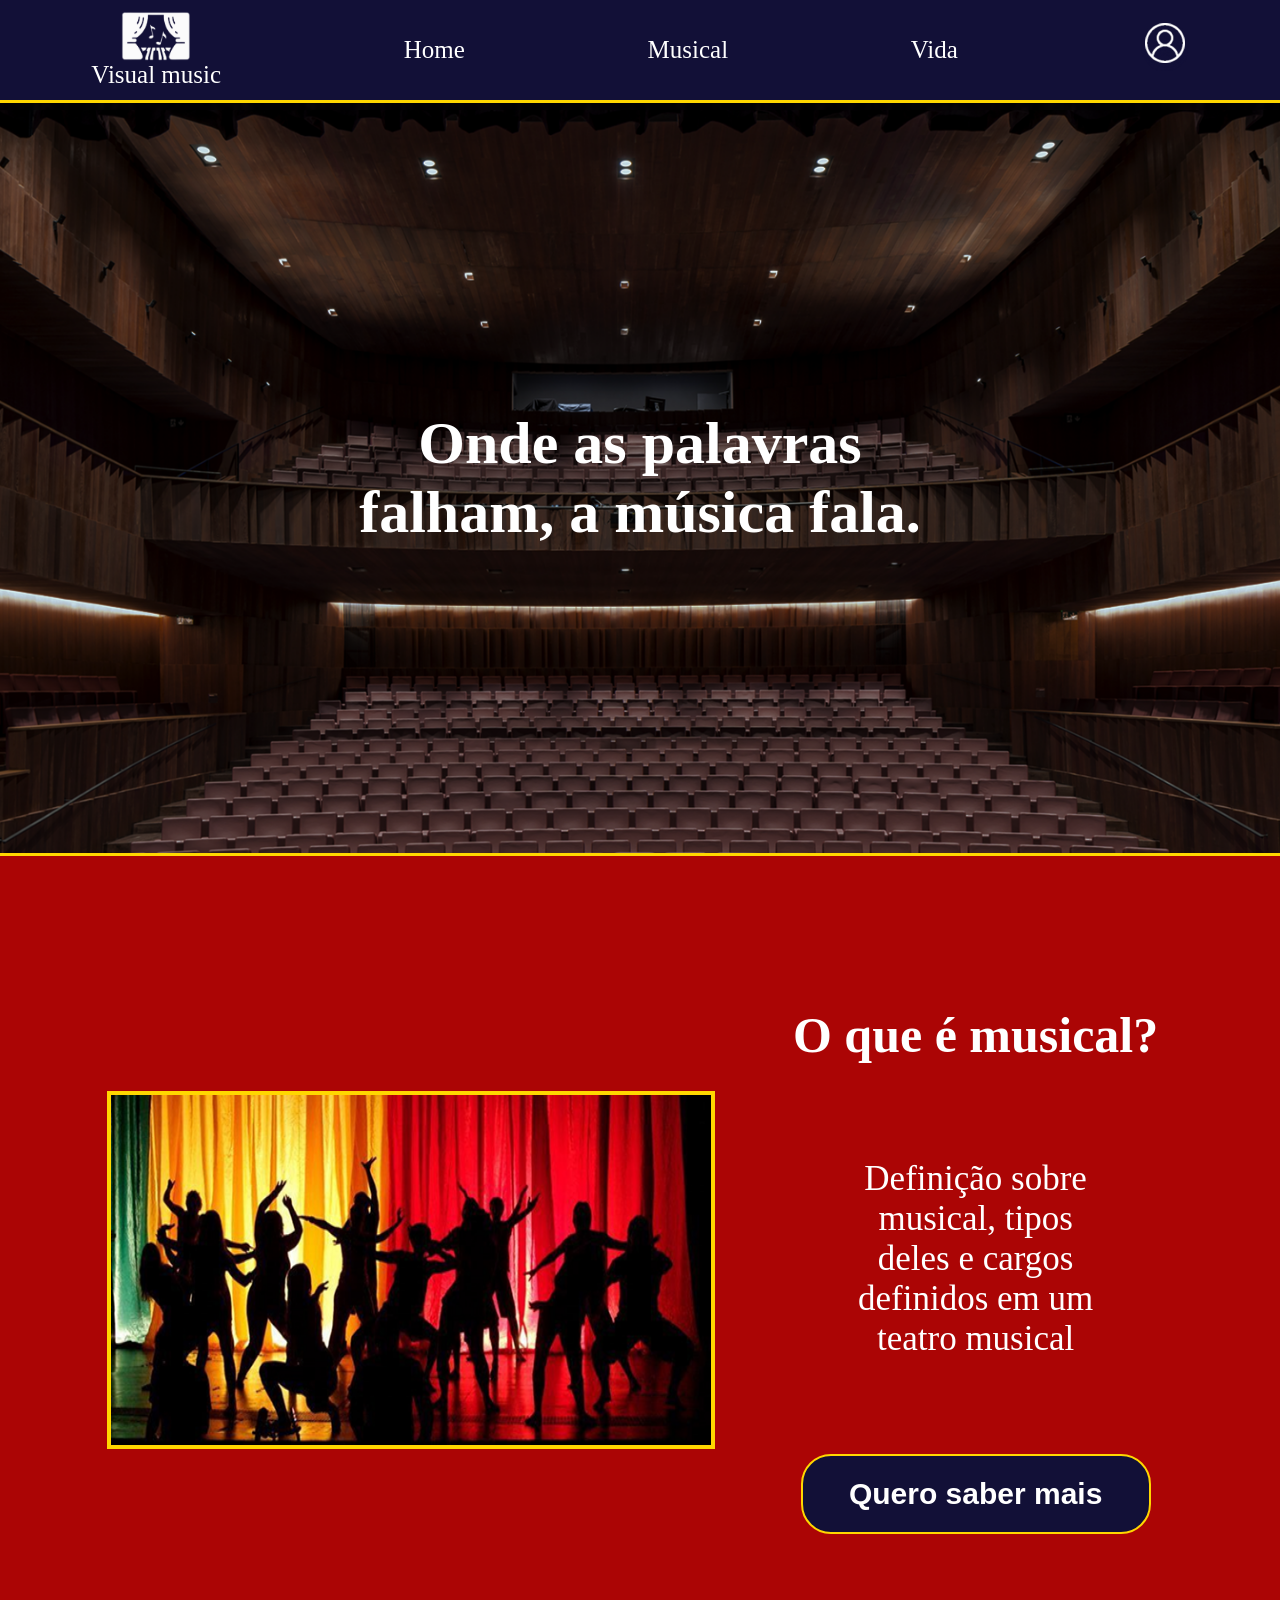
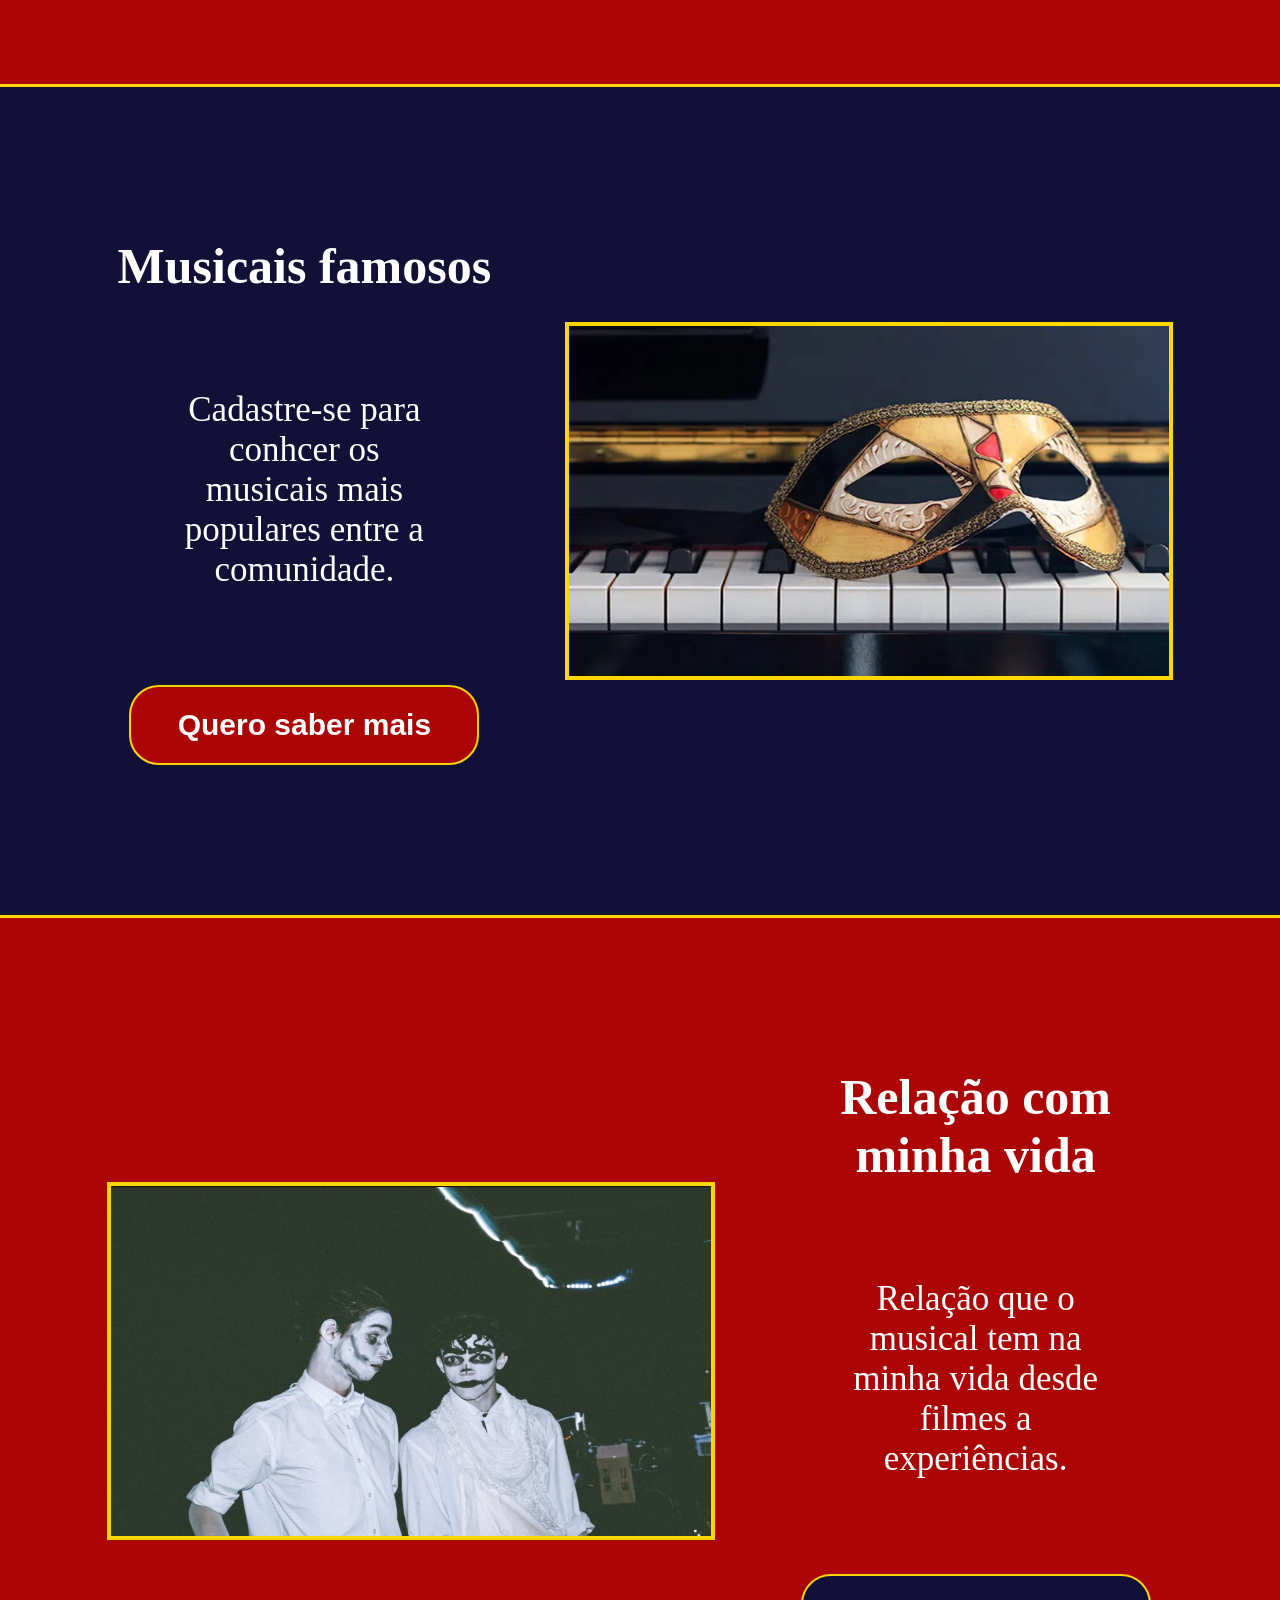
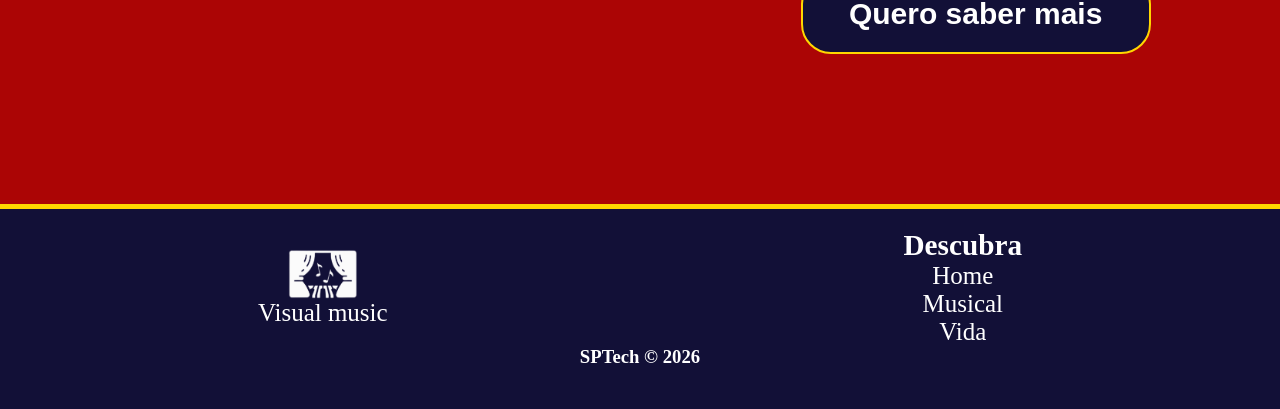
==== commit de2041de: "ajustes gerais" ====
--- a/public/public/index.html
+++ b/public/public/index.html
@@ -4,7 +4,7 @@
 <head>
     <meta charset="UTF-8">
     <meta name="viewport" content="width=device-width, initial-scale=1.0">
-    <title>Document</title>
+    <title>Home | Visual Music</title>
     <link rel="stylesheet" href="./css/style.css">
 </head>
 
@@ -27,7 +27,7 @@
     </div>
     <div class="container-red padding-home">
         <img class="imagem" src="./assets/sombra-teatro.png">
-        <div class="box">
+        <div class="box width-home">
             <h1>O que é musical?</h1>
             <p>Definição sobre musical, tipos deles e cargos definidos em um teatro musical</p>
             <a href="musical.html"><button>Quero saber mais</button></a>
--- a/public/public/css/style.css
+++ b/public/public/css/style.css
@@ -31,7 +31,7 @@
 /* footer */
 footer{
     background-color: #121037;
-    border-top:solid 5px gold;
+    border-top:solid 2px gold;
     height: 200px;
     display: flex;
     color:white;
@@ -56,12 +56,45 @@
     flex-direction: column;
 }
 
+.sinopse{
+    display: flex;
+    background-color: #121037;
+    color: white;
+    border-radius: 15px;
+    padding: 15px;
+    flex-direction: column;
+    width: 70%;
+    gap: 20px;
+}
+
 /*fim footer */
+.avaliacao{
+    background-color: #121037;
+    border-radius: 15px;
+    color:white;
+    padding: 10px;
+    display: flex;
+    justify-content: space-between;
+    width: 70%;
+    padding-bottom: 30px;
+    
+}
+
+.avaliacao p{
+    width: 1200px;
+}
+.bloco{
+    
+    display: flex;
+    flex-direction: column;
+    width: 100%;
+}
 
 
 button{
     border-radius: 30px;
     color:white;
+    font-weight: bold;
     font-size: 30px;
     height: 80px;
     width: 350px;
@@ -69,23 +102,21 @@
     transition: 0.7s;
     border: solid gold 2px;
 }
+
 button:hover{
     transform: scale(1.1);
-}
-
-
-button:hover{
-    transform: scale(1.1);
+    cursor: pointer;
 }
 
 a{
     text-decoration: none;
     color:white;
     transition: 0.7s;
-
+    cursor: pointer;
 }
 a:hover{
     transform: scale(1.05);
+    cursor: pointer;
 }
 
 header a:hover{
@@ -133,7 +164,10 @@
     border-bottom: solid 3px gold;
 }
 .padding-home{
-    padding: 150px;
+    padding-bottom: 150px;
+    padding-top: 150px;
+    padding-left: 75px;
+    padding-right: 75px;
 }
 
 .width-home{
@@ -142,9 +176,11 @@
 
 .padding-vida{
     padding: 50px;
+    gap:50px;
 }
 
 .width-vida{
+    gap:50px;
     width: 50%;
 }
 
@@ -160,6 +196,21 @@
     justify-content: center;
     text-align: center;
     gap: 20px;
+}
+
+.box2{
+    color: white;
+    display: flex;
+    flex-direction: column;
+    align-items: center;
+    justify-content: center;
+    text-align: center;
+    gap: 100px;
+}
+.content{
+    display: flex;
+    flex-direction: column;
+    gap:50px;
 }
 
 .box h2{
@@ -176,6 +227,7 @@
 
 
 .container-blue{
+    
     color:white;
     display: flex;
     flex-direction: row;
@@ -193,6 +245,17 @@
     height: 350px;
     width: 600px;
     border: 4px solid gold;
+}
+
+.imagem2{
+    height: 550px;
+    width: 900px;
+    border: 4px solid gold;
+
+}
+.width-vida button{
+    height: 70px;
+    width: 200px;
 }
 
 /*fim home page */
@@ -274,6 +337,7 @@
 }
 
 .conteudoFamosos{
+    padding-top: 50px;
     background-color: #AB0505;
     margin-left: 25%;
     width: 75%;
@@ -320,7 +384,6 @@
 
 
 .titulos{
-    margin-top: 50px;
     display: flex;
     align-items: center;
     justify-content: center;
@@ -359,6 +422,7 @@
 
 .linha{
     display:flex;
+    flex-direction: column;
 }
 
 .container{
@@ -381,8 +445,10 @@
 }
 
 .kpis{
+    margin-left: 10px;
     display: flex;
     justify-content: space-around;
+    gap: 5px;
 }
 .kpi{
     padding: 20px;
@@ -411,9 +477,11 @@
 }
 
 .conteudoDash{
+
+    padding: 30px;
     background-color: #AB0505;
     margin-left: 25%;
-    width: 75%;
+    width: 70%;
     height: 100%;
     color:white;
     display: flex;
@@ -423,10 +491,68 @@
     padding-bottom: 30px;
 }
 
+.conteudoDash p{
+    font-size: 20px;
+}
+
 .dashboard{
     margin-left: 5px;
-    background-color: #121037;
-    border-radius: 15px;
-    width: 99%;
+    padding: 30px;
+    background-color: #121037;
+    border-radius: 15px;
+    width: 94%;
     text-align: center;
-}+}
+
+.forms{
+    display: flex;
+    background-color: #121037;
+    border-radius: 15px;
+    gap:20px;
+    padding: 50px;
+}
+
+.forms button{
+    background-color: #AB0505;
+    width: 300px;
+    height: 50px;
+    border-radius: 10px;
+}
+
+.alinhamento{
+    display: flex;
+    flex-direction: column;
+    justify-content: flex-start;
+    gap: 15px;
+}
+
+.conteudoOpine{
+    padding-top: 50px;
+    background-color: #AB0505;
+    margin-left: 25%;
+    padding-left: 15%;
+    padding-right: 15%;
+    color:white;
+    display: flex;
+    justify-content: center;
+    flex-direction: column;
+    gap:50px;
+    padding-bottom: 30px;
+}
+
+.linha input, textarea, select{
+    border-radius: 8px;
+    height: 30px;
+}
+
+#id_comentario{
+    height: 100px;
+}
+
+.container p{
+    font-size: 30px;
+    width: 100%;
+}
+.ttulos h1{
+    font-size: 100px;
+}
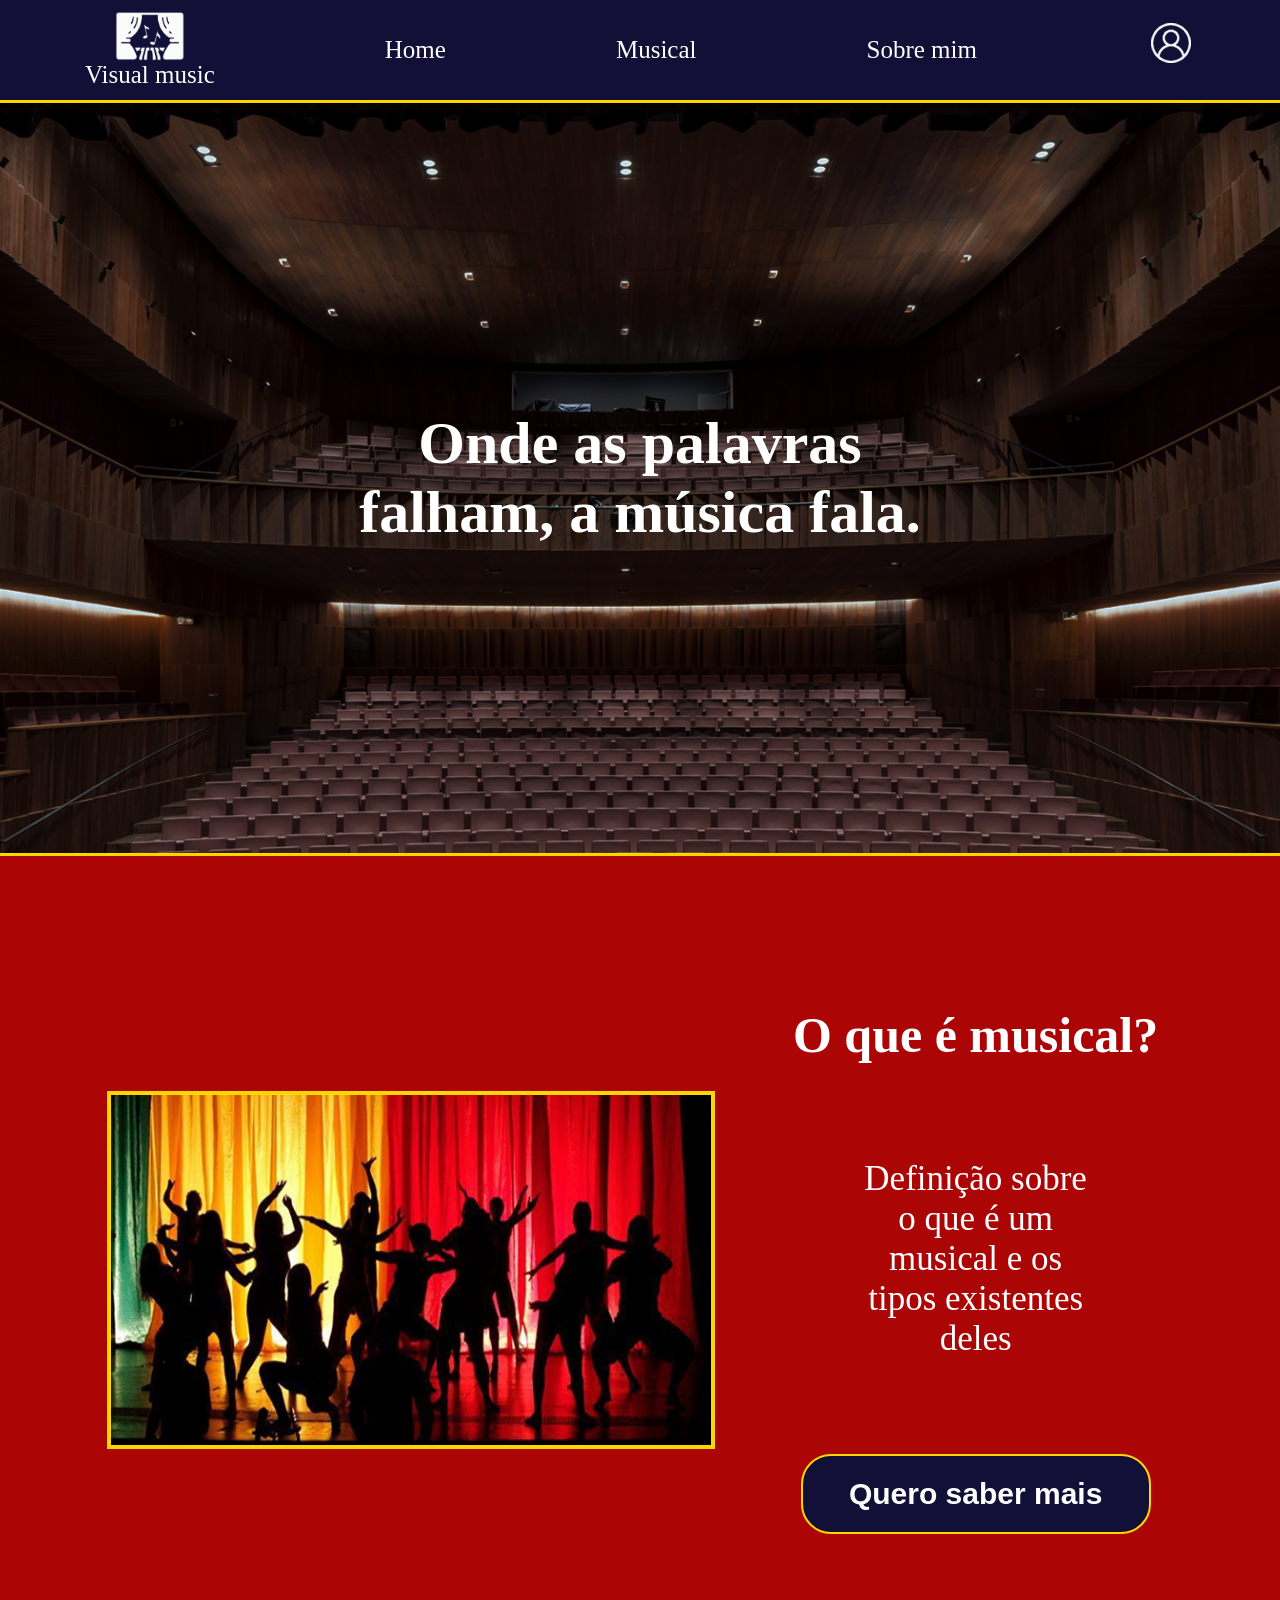
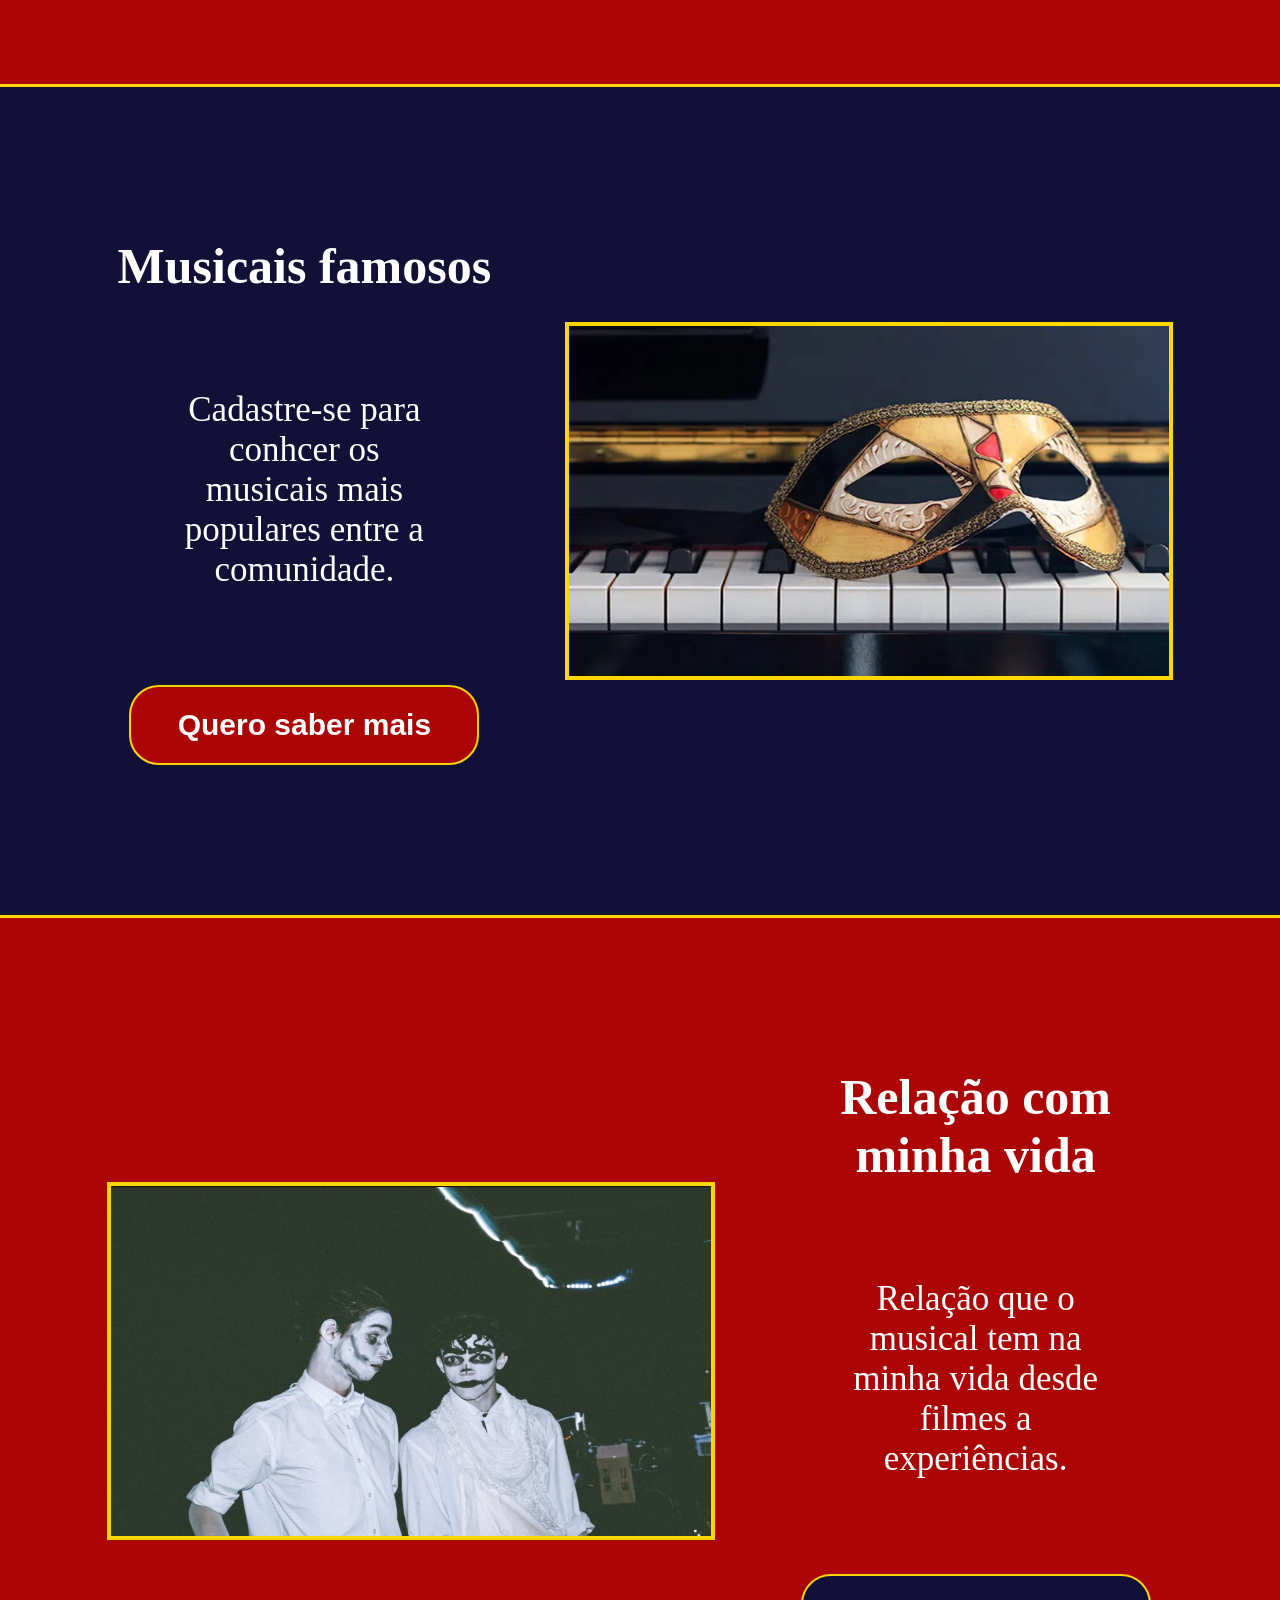
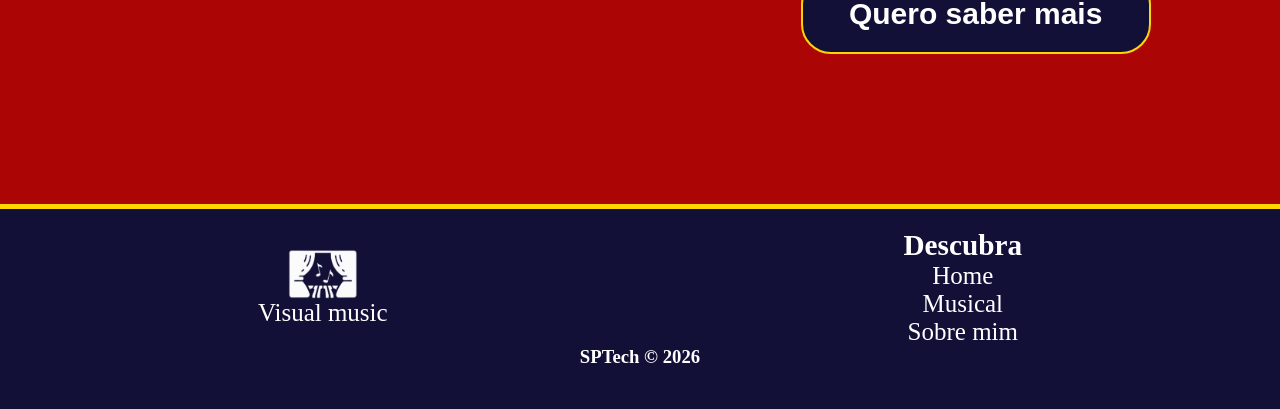
==== commit 0e4e8f4c: "mais ajustes" ====
--- a/public/public/index.html
+++ b/public/public/index.html
@@ -16,7 +16,7 @@
         </div>
         <a href="index.html">Home</a>
        <a href="musical.html">Musical</a>
-        <a href="vida.html">Vida</a>
+        <a href="vida.html">Sobre mim</a>
         <a href="loginn.html"><img src="./assets/user.png" class="user"></a>
     </header>
     <div class="inicio">
@@ -29,7 +29,7 @@
         <img class="imagem" src="./assets/sombra-teatro.png">
         <div class="box width-home">
             <h1>O que é musical?</h1>
-            <p>Definição sobre musical, tipos deles e cargos definidos em um teatro musical</p>
+            <p>Definição sobre o que é um musical e os tipos existentes deles</p>
             <a href="musical.html"><button>Quero saber mais</button></a>
         </div>
 
@@ -61,7 +61,7 @@
                 <h3>Descubra</h3>
                 <a href="index.html">Home</a>
                 <a href="musical.html">Musical</a>
-                <a href="vida.html">Vida</a>
+                <a href="vida.html">Sobre mim</a>
             </div>
         </div>
         <div>
